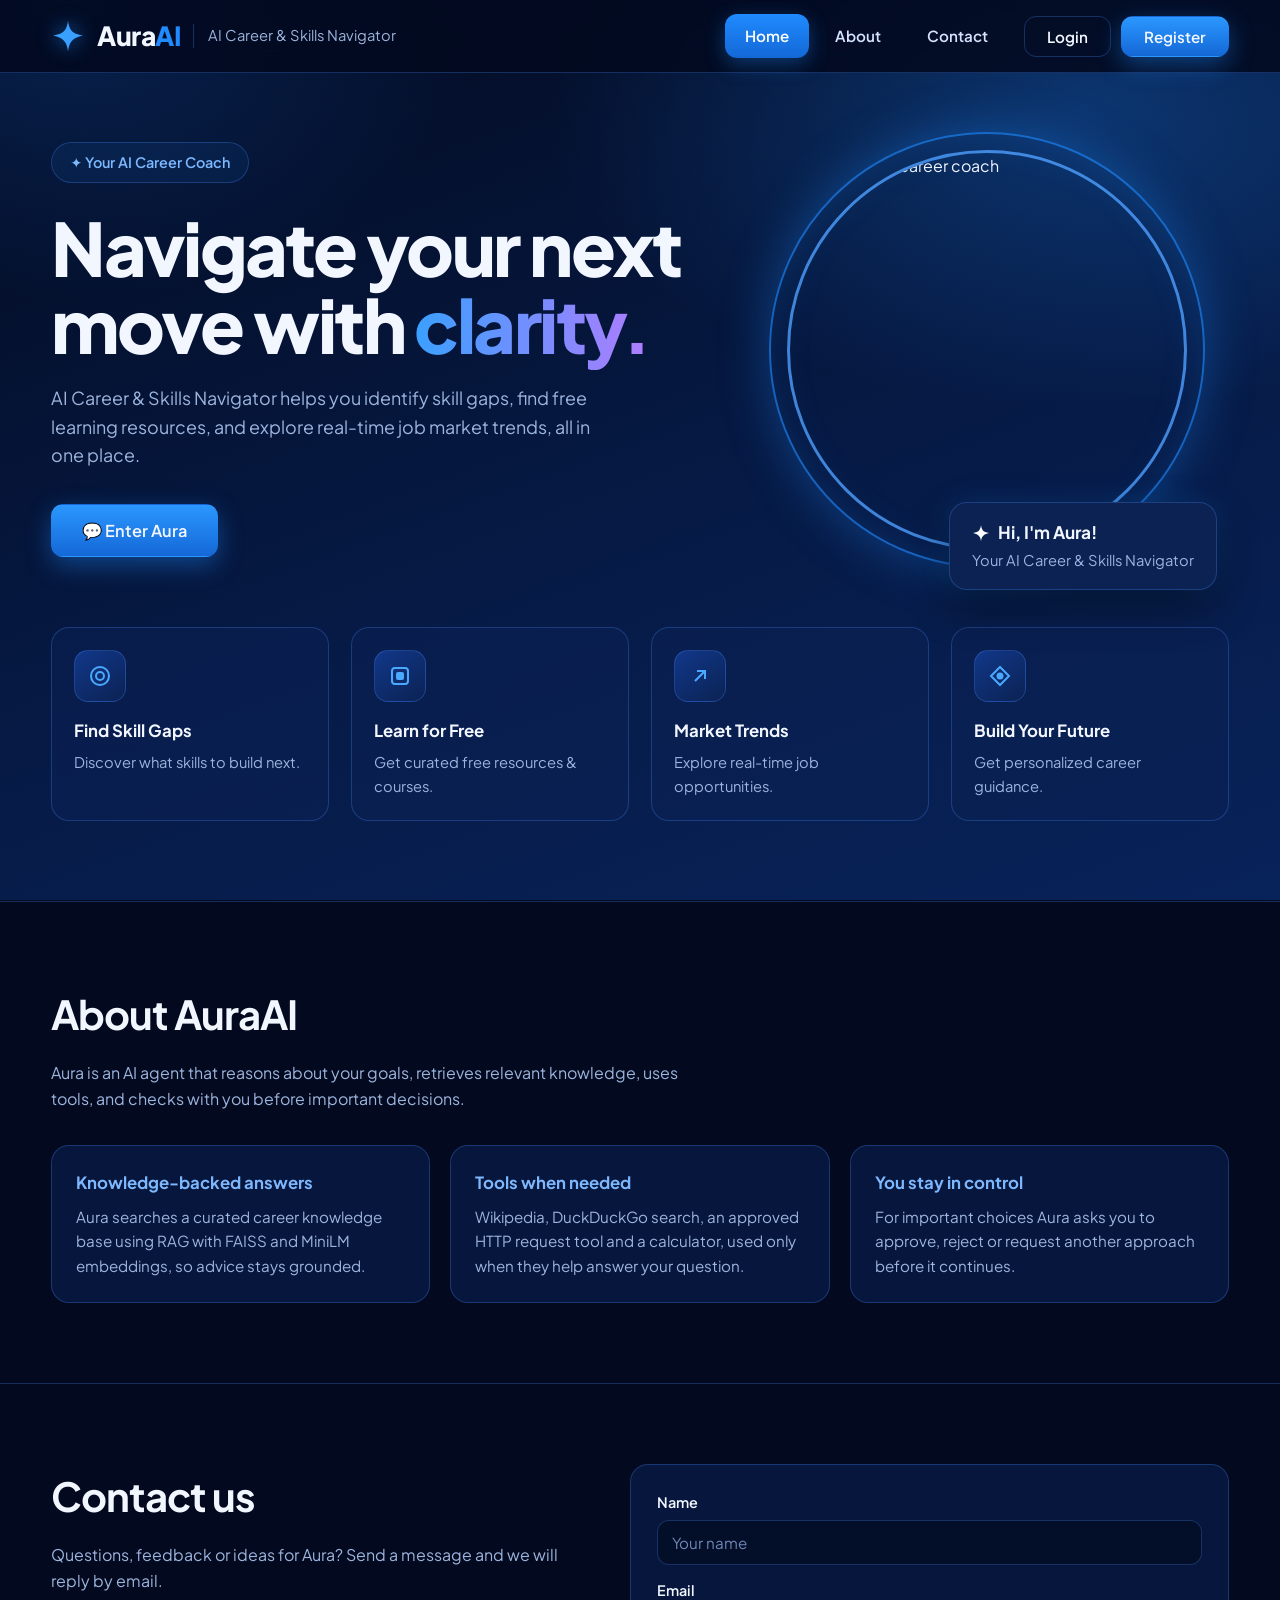
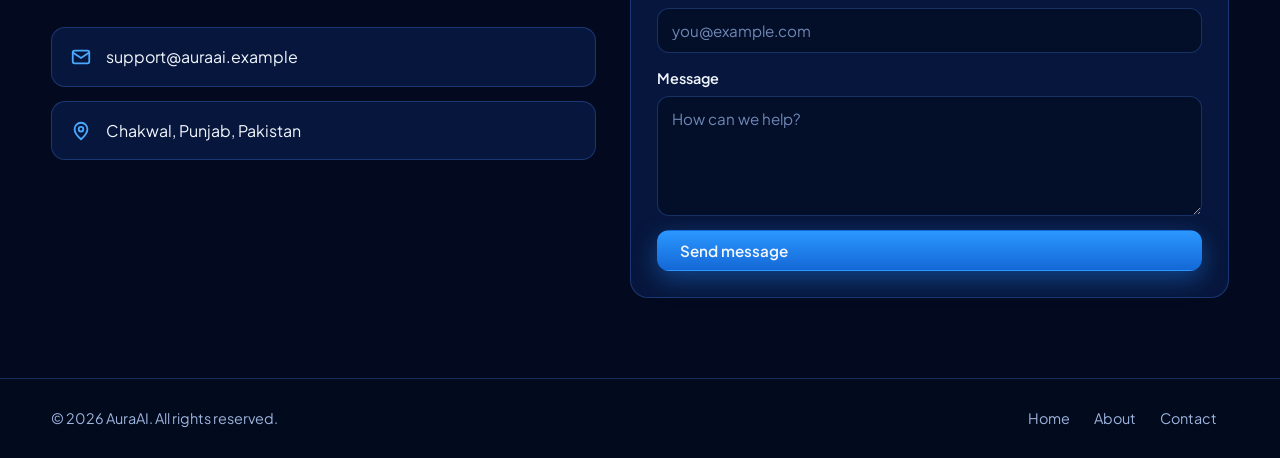
==== index.html @ 2183184b "Updated Working UI Design The main file to deploy is app.py" ====
<!DOCTYPE html>
<html lang="en">
<head>
<meta charset="utf-8">
<meta name="viewport" content="width=device-width, initial-scale=1">
<title>AuraAI | AI Career &amp; Skills Navigator</title>
<link rel="preconnect" href="https://fonts.googleapis.com">
<link rel="preconnect" href="https://fonts.gstatic.com" crossorigin>
<link href="https://fonts.googleapis.com/css2?family=Plus+Jakarta+Sans:wght@400;500;600;700;800&display=swap" rel="stylesheet">
<style>
:root{
  --bg-0:#030a1f; --bg-1:#061a45; --bg-2:#0a2a6b;
  --panel:rgba(12,34,84,.55); --panel-solid:#0b2253;
  --line:rgba(77,140,255,.28);
  --blue:#1f8bff; --blue-d:#1468d6; --cyan:#22e0c0; --violet:#b07cff;
  --text:#f2f6ff; --muted:#9db4dd;
  --font:'Plus Jakarta Sans',system-ui,-apple-system,'Segoe UI',Roboto,sans-serif;
}
*{box-sizing:border-box;margin:0;padding:0}
html{scroll-behavior:smooth;scroll-padding-top:84px}
body{font-family:var(--font);color:var(--text);background:var(--bg-0);line-height:1.6;min-height:100vh;display:flex;flex-direction:column}
body::before{content:"";position:fixed;inset:0;z-index:-1;
  background:
   radial-gradient(900px 500px at 85% 12%,rgba(31,139,255,.28),transparent 60%),
   radial-gradient(700px 500px at 5% 0%,rgba(20,104,214,.25),transparent 60%),
   linear-gradient(160deg,var(--bg-0) 0%,var(--bg-1) 55%,#08235a 100%)}
a{color:inherit;text-decoration:none}
:focus-visible{outline:2px solid var(--cyan);outline-offset:3px;border-radius:10px}
.wrap{width:min(1180px,92%);margin-inline:auto}

/* Header */
header{position:fixed;top:0;left:0;right:0;z-index:100;background:rgba(3,10,31,.88);backdrop-filter:blur(14px);border-bottom:1px solid var(--line)}
.bar{display:flex;align-items:center;justify-content:space-between;height:72px;gap:16px}
.brand{display:flex;align-items:center;gap:12px}
.brand svg{width:34px;height:34px;filter:drop-shadow(0 0 10px rgba(31,139,255,.8))}
.brand b{font-size:1.65rem;font-weight:800;letter-spacing:-.02em}
.brand b span{color:var(--blue)}
.brand i{font-style:normal;color:var(--muted);font-size:.92rem;padding-left:14px;border-left:1px solid var(--line)}
header nav{display:flex;align-items:center;gap:6px}
nav a.link{padding:10px 20px;border-radius:12px;font-weight:600;font-size:.95rem;color:#d6e3ff;transition:background .2s,color .2s}
nav a.link:hover{background:rgba(31,139,255,.16)}
nav a.link.active{background:linear-gradient(180deg,#1f8bff,#1468d6);color:#fff;box-shadow:0 6px 20px rgba(31,139,255,.35)}
.btn{display:inline-flex;align-items:center;gap:8px;padding:10px 22px;border-radius:12px;font:600 .95rem var(--font);cursor:pointer;border:1px solid var(--line);color:var(--text);background:transparent;transition:transform .15s,box-shadow .2s,background .2s}
.btn:hover{background:rgba(31,139,255,.14)}
.btn:active{transform:translateY(1px)}
.btn.primary{background:linear-gradient(180deg,#2b97ff,#1468d6);border-color:transparent;box-shadow:0 8px 24px rgba(31,139,255,.4)}
.btn.primary:hover{box-shadow:0 10px 30px rgba(31,139,255,.6)}
.btn.lg{padding:15px 30px;font-size:1.02rem}
.nav-actions{display:flex;gap:10px;margin-left:10px}
.menu{display:none!important;background:none;border:1px solid var(--line);color:var(--text);border-radius:10px;width:42px;height:42px;font-size:1.3rem;cursor:pointer}

/* Hero */
.hero{display:grid;grid-template-columns:1.15fr .85fr;gap:40px;align-items:center;padding:70px 0 40px}
.badge{display:inline-flex;align-items:center;gap:8px;padding:8px 18px;border:1px solid var(--line);border-radius:999px;color:#7db8ff;font-weight:600;font-size:.9rem;background:rgba(31,139,255,.08)}
h1{font-size:clamp(2.6rem,6vw,4.6rem);line-height:1.04;font-weight:800;letter-spacing:-.035em;margin:26px 0 22px}
h1 em{font-style:normal;background:linear-gradient(90deg,#3aa0ff,#b07cff);-webkit-background-clip:text;background-clip:text;color:transparent}
.lead{color:var(--muted);font-size:1.12rem;max-width:560px;margin-bottom:34px}
.portrait{position:relative;justify-self:center;width:min(400px,80vw);aspect-ratio:1}
.portrait::before{content:"";position:absolute;inset:-18px;border-radius:50%;border:2px solid rgba(31,139,255,.65);box-shadow:0 0 50px rgba(31,139,255,.35),inset 0 0 40px rgba(31,139,255,.15)}
.portrait img{width:100%;height:100%;object-fit:cover;object-position:50% 20%;border-radius:50%;border:3px solid rgba(80,160,255,.8);display:block}
.hello{position:absolute;right:-30px;bottom:-40px;background:var(--panel-solid);border:1px solid var(--line);border-radius:18px;padding:16px 22px;box-shadow:0 18px 40px rgba(0,0,0,.45),0 0 30px rgba(31,139,255,.2)}
.hello strong{display:flex;align-items:center;gap:8px;font-size:1.08rem}
.hello strong svg{width:18px;height:18px}
.hello span{color:var(--muted);font-size:.92rem}
.dot{width:9px;height:9px;border-radius:50%;background:var(--cyan);box-shadow:0 0 10px var(--cyan)}

/* Features */
.features{display:grid;grid-template-columns:repeat(4,1fr);gap:22px;padding:30px 0 80px}
.feat{background:var(--panel);border:1px solid var(--line);border-radius:18px;padding:22px;transition:border-color .2s,transform .2s}
.feat:hover{border-color:rgba(77,160,255,.6);transform:translateY(-3px)}
.ico{width:52px;height:52px;border-radius:14px;display:grid;place-items:center;margin-bottom:16px;background:linear-gradient(145deg,#12388a,#0b2253);border:1px solid var(--line);color:#4aa8ff}
.ico svg{width:24px;height:24px}
.feat h3{font-size:1.05rem;margin-bottom:6px}
.feat p{color:var(--muted);font-size:.92rem}

/* Sections */
section.block{padding:80px 0;border-top:1px solid var(--line)}
section.block h2{font-size:clamp(1.8rem,3.4vw,2.5rem);letter-spacing:-.025em;margin-bottom:14px}
.sub{color:var(--muted);max-width:640px;margin-bottom:34px}
.about-grid{display:grid;grid-template-columns:repeat(3,1fr);gap:20px}
.card{background:var(--panel);border:1px solid var(--line);border-radius:18px;padding:24px}
.card h3{margin-bottom:8px;font-size:1.05rem;color:#7db8ff}
.card p{color:var(--muted);font-size:.95rem}
.contact-grid{display:grid;grid-template-columns:1fr 1.1fr;gap:34px;align-items:start}
.info{display:grid;gap:14px}
.info div{display:flex;gap:14px;align-items:center;background:var(--panel);border:1px solid var(--line);border-radius:14px;padding:16px 18px}
.info svg{width:22px;height:22px;color:#4aa8ff;flex:none}
form{background:var(--panel);border:1px solid var(--line);border-radius:18px;padding:26px;display:grid;gap:14px}
label{font-weight:600;font-size:.9rem;display:grid;gap:6px}
input,textarea{font:400 .95rem var(--font);color:var(--text);background:rgba(3,10,31,.6);border:1px solid var(--line);border-radius:12px;padding:12px 14px;width:100%}
input::placeholder,textarea::placeholder{color:#6f87b5}
input:focus,textarea:focus{outline:none;border-color:var(--blue);box-shadow:0 0 0 3px rgba(31,139,255,.25)}
textarea{min-height:120px;resize:vertical}
.ok{display:none;color:var(--cyan);font-weight:600}

/* Auth modal */
.overlay{position:fixed;inset:0;z-index:50;display:none;align-items:center;justify-content:center;padding:20px;background:rgba(2,6,20,.72);backdrop-filter:blur(8px)}
.overlay.show{display:flex;animation:fade .2s ease}
.modal{position:relative;width:min(440px,100%);max-height:94vh;overflow:auto;background:linear-gradient(170deg,#0d2a66,#071a45);border:1px solid var(--line);border-radius:22px;padding:30px 28px 26px;box-shadow:0 30px 80px rgba(0,0,0,.6),0 0 60px rgba(31,139,255,.22);animation:pop .22s ease}
@keyframes fade{from{opacity:0}to{opacity:1}}
@keyframes pop{from{opacity:0;transform:translateY(12px) scale(.97)}to{opacity:1;transform:none}}
.x{position:absolute;top:14px;right:14px;width:36px;height:36px;border-radius:10px;border:1px solid var(--line);background:transparent;color:var(--muted);font-size:1.2rem;cursor:pointer}
.x:hover{color:var(--text);background:rgba(31,139,255,.14)}
.m-head{display:flex;align-items:center;gap:12px;margin-bottom:20px}
.m-head img{width:48px;height:48px;border-radius:50%;object-fit:cover;object-position:50% 20%;border:2px solid rgba(80,160,255,.8)}
.m-head h2{font-size:1.35rem;letter-spacing:-.02em;line-height:1.2}
.m-head p{color:var(--muted);font-size:.88rem}
.seg{display:grid;grid-template-columns:1fr 1fr;gap:4px;padding:4px;border:1px solid var(--line);border-radius:14px;background:rgba(3,10,31,.5);margin-bottom:20px}
.seg button{padding:10px;border:0;border-radius:10px;background:transparent;color:var(--muted);font:600 .92rem var(--font);cursor:pointer}
.seg button.on{background:linear-gradient(180deg,#2b97ff,#1468d6);color:#fff;box-shadow:0 6px 18px rgba(31,139,255,.35)}
.pane{display:none;gap:14px}
.pane.on{display:grid}
.field{position:relative}
.field .eye{position:absolute;right:8px;top:33px;border:0;background:none;color:var(--muted);cursor:pointer;font-size:.8rem;font-weight:600;padding:6px 8px;border-radius:8px}
.field .eye:hover{color:var(--text)}
.field input.bad{border-color:#ff6b7a;box-shadow:0 0 0 3px rgba(255,107,122,.18)}
.err{color:#ff8d99;font-size:.82rem;font-weight:500;min-height:0}
.row{display:flex;justify-content:space-between;align-items:center;font-size:.88rem;color:var(--muted)}
.row a,.swap{color:#6db4ff;font-weight:600;background:none;border:0;cursor:pointer;font:inherit;font-weight:600}
.row a:hover,.swap:hover{text-decoration:underline}
.m-foot{text-align:center;color:var(--muted);font-size:.9rem;margin-top:16px}
.notice{display:none;text-align:center;padding:26px 6px 8px}
.notice.show{display:block}
.notice .tick{width:60px;height:60px;border-radius:50%;margin:0 auto 14px;display:grid;place-items:center;background:rgba(34,224,192,.12);border:1px solid var(--cyan);color:var(--cyan);font-size:1.6rem}
.notice h3{font-size:1.25rem;margin-bottom:6px}
.notice p{color:var(--muted);margin-bottom:20px}

/* Footer */
footer{margin-top:auto;border-top:1px solid var(--line);background:rgba(3,10,31,.7);padding:28px 0}
.foot{display:flex;justify-content:space-between;align-items:center;flex-wrap:wrap;gap:14px;color:var(--muted);font-size:.9rem}
.foot nav a{padding:6px 12px;color:var(--muted)}
.foot nav a:hover{color:var(--text)}

@media(max-width:960px){
  .hero{grid-template-columns:1fr;padding-top:44px}
  .portrait{margin:20px 0 50px}
  .hello{right:0}
  .features{grid-template-columns:repeat(2,1fr)}
  .about-grid,.contact-grid{grid-template-columns:1fr}
  .brand i{display:none}
  .menu{display:grid!important;place-items:center}
  header nav{position:absolute;top:72px;left:0;right:0;flex-direction:column;align-items:stretch;padding:14px 4%;background:rgba(3,10,31,.97);border-bottom:1px solid var(--line);display:none}
  header nav.open{display:flex}
  .nav-actions{margin:8px 0 0}
  .nav-actions .btn{flex:1;justify-content:center}
}
@media(max-width:520px){
  .features{grid-template-columns:1fr}
  .bar{height:64px;padding-inline:14px}
  .brand{gap:8px}.brand b{font-size:1.25rem}.brand svg{width:28px;height:28px}
  header nav{top:64px}
  .hero{padding-top:28px}
  .modal{padding:24px 18px 20px;border-radius:18px}
}

@media(prefers-reduced-motion:reduce){*{transition:none!important;scroll-behavior:auto!important}}
</style>
</head>
<body>

<header>
  <div class="wrap bar">
    <a class="brand" href="#home" aria-label="AuraAI home">
      <svg viewBox="0 0 24 24" fill="#3aa0ff"><path d="M12 1.5c.6 5.2 2.6 8.1 5.6 9.2 1.5.5 3.1.8 5 1.3-4.6 1-7.4 2.6-9 5.4-.7 1.2-1.2 3-1.6 5.6-.4-2.6-.9-4.4-1.6-5.6-1.6-2.8-4.4-4.4-9-5.4 1.9-.5 3.5-.8 5-1.3 3-1.1 5-4 5.6-9.2z" transform="translate(0 -.3)"/></svg>
      <b>Aura<span>AI</span></b><i>AI Career &amp; Skills Navigator</i>
    </a>
    <button class="menu" id="menu" aria-label="Toggle menu" aria-expanded="false">&#9776;</button>
    <nav id="nav">
      <a class="link active" href="#home">Home</a>
      <a class="link" href="#about">About</a>
      <a class="link" href="#contact">Contact</a>
      <div class="nav-actions">
        <a class="btn" href="#" data-route="login">Login</a>
        <a class="btn primary" href="#" data-route="register">Register</a>
      </div>
    </nav>
  </div>
</header>

<main id="home" style="padding-top:72px">
  <div class="wrap">
    <div class="hero">
      <div>
        <span class="badge">&#10022; Your AI Career Coach</span>
        <h1>Navigate your next move with <em>clarity.</em></h1>
        <p class="lead">AI Career &amp; Skills Navigator helps you identify skill gaps, find free learning resources, and explore real-time job market trends, all in one place.</p>
        <a class="btn primary lg" href="#" data-route="chat">&#128172; Enter Aura</a>
      </div>
      <div class="portrait">
        <img src="aura_avatar.jpg" alt="Aura, your AI career coach">
        <div class="hello">
          <strong><svg viewBox="0 0 24 24" fill="#fff"><path d="M12 1.5c.6 5.2 2.6 8.1 5.6 9.2 1.5.5 3.1.8 5 1.3-4.6 1-7.4 2.6-9 5.4-.7 1.2-1.2 3-1.6 5.6-.4-2.6-.9-4.4-1.6-5.6-1.6-2.8-4.4-4.4-9-5.4 1.9-.5 3.5-.8 5-1.3 3-1.1 5-4 5.6-9.2z"/></svg>Hi, I'm Aura!</strong>
          <span>Your AI Career &amp; Skills Navigator</span>
        </div>
      </div>
    </div>

    <div class="features">
      <div class="feat"><div class="ico"><svg viewBox="0 0 24 24" fill="none" stroke="currentColor" stroke-width="2"><circle cx="12" cy="12" r="9"/><circle cx="12" cy="12" r="4"/></svg></div><h3>Find Skill Gaps</h3><p>Discover what skills to build next.</p></div>
      <div class="feat"><div class="ico"><svg viewBox="0 0 24 24" fill="none" stroke="currentColor" stroke-width="2"><rect x="4" y="4" width="16" height="16" rx="3"/><rect x="9" y="9" width="6" height="6" rx="1" fill="currentColor"/></svg></div><h3>Learn for Free</h3><p>Get curated free resources &amp; courses.</p></div>
      <div class="feat"><div class="ico"><svg viewBox="0 0 24 24" fill="none" stroke="currentColor" stroke-width="2"><path d="M7 17 17 7M9 7h8v8"/></svg></div><h3>Market Trends</h3><p>Explore real-time job opportunities.</p></div>
      <div class="feat"><div class="ico"><svg viewBox="0 0 24 24" fill="none" stroke="currentColor" stroke-width="2"><path d="M12 3l9 9-9 9-9-9z"/><circle cx="12" cy="12" r="2.5" fill="currentColor"/></svg></div><h3>Build Your Future</h3><p>Get personalized career guidance.</p></div>
    </div>
  </div>
</main>

<section class="block" id="about">
  <div class="wrap">
    <h2>About AuraAI</h2>
    <p class="sub">Aura is an AI agent that reasons about your goals, retrieves relevant knowledge, uses tools, and checks with you before important decisions.</p>
    <div class="about-grid">
      <div class="card"><h3>Knowledge-backed answers</h3><p>Aura searches a curated career knowledge base using RAG with FAISS and MiniLM embeddings, so advice stays grounded.</p></div>
      <div class="card"><h3>Tools when needed</h3><p>Wikipedia, DuckDuckGo search, an approved HTTP request tool and a calculator, used only when they help answer your question.</p></div>
      <div class="card"><h3>You stay in control</h3><p>For important choices Aura asks you to approve, reject or request another approach before it continues.</p></div>
    </div>
  </div>
</section>

<section class="block" id="contact">
  <div class="wrap contact-grid">
    <div>
      <h2>Contact us</h2>
      <p class="sub">Questions, feedback or ideas for Aura? Send a message and we will reply by email.</p>
      <div class="info">
        <div><svg viewBox="0 0 24 24" fill="none" stroke="currentColor" stroke-width="2"><rect x="3" y="5" width="18" height="14" rx="2"/><path d="m3 7 9 6 9-6"/></svg>support@auraai.example</div>
        <div><svg viewBox="0 0 24 24" fill="none" stroke="currentColor" stroke-width="2"><path d="M12 21s7-6.2 7-11a7 7 0 1 0-14 0c0 4.8 7 11 7 11z"/><circle cx="12" cy="10" r="2.5"/></svg>Chakwal, Punjab, Pakistan</div>
      </div>
    </div>
    <form id="contactForm">
      <label>Name<input required placeholder="Your name"></label>
      <label>Email<input type="email" required placeholder="you@example.com"></label>
      <label>Message<textarea required placeholder="How can we help?"></textarea></label>
      <button class="btn primary" type="submit">Send message</button>
      <p class="ok" id="ok">Message sent. We will get back to you soon.</p>
    </form>
  </div>
</section>

<footer>
  <div class="wrap foot">
    <span>&copy; <span id="yr">2026</span> AuraAI. All rights reserved.</span>
    <nav>
      <a href="#home">Home</a><a href="#about">About</a><a href="#contact">Contact</a>
    </nav>
  </div>
</footer>

<div class="overlay" id="overlay" aria-hidden="true">
  <div class="modal" role="dialog" aria-modal="true" aria-labelledby="mTitle">
    <button class="x" id="close" aria-label="Close">&times;</button>

    <div id="authBody">
      <div class="m-head">
        <img src="aura_avatar.jpg" alt="">
        <div><h2 id="mTitle">Welcome back</h2><p id="mSub">Log in to continue with Aura.</p></div>
      </div>
      <div class="seg" role="tablist">
        <button type="button" role="tab" id="tabLogin" data-mode="login" class="on">Login</button>
        <button type="button" role="tab" id="tabRegister" data-mode="register">Register</button>
      </div>

      <form class="pane on" id="paneLogin" novalidate>
        <div class="field"><label>Email<input name="email" type="email" autocomplete="email" placeholder="you@example.com"></label><div class="err"></div></div>
        <div class="field"><label>Password<input name="password" type="password" autocomplete="current-password" placeholder="Enter your password"></label><button type="button" class="eye">Show</button><div class="err"></div></div>
        <div class="row"><span></span><a href="#" id="forgot">Forgot password?</a></div>
        <button class="btn primary lg" type="submit" style="justify-content:center">Log in</button>
        <p class="m-foot" style="margin-top:2px">New to Aura? <button type="button" class="swap" data-mode="register">Create an account</button></p>
      </form>

      <form class="pane" id="paneRegister" novalidate>
        <div class="field"><label>Full name<input name="name" autocomplete="name" placeholder="Your full name"></label><div class="err"></div></div>
        <div class="field"><label>Email<input name="email" type="email" autocomplete="email" placeholder="you@example.com"></label><div class="err"></div></div>
        <div class="field"><label>Password<input name="password" type="password" autocomplete="new-password" placeholder="At least 8 characters"></label><button type="button" class="eye">Show</button><div class="err"></div></div>
        <div class="field"><label>Confirm password<input name="confirm" type="password" autocomplete="new-password" placeholder="Repeat your password"></label><div class="err"></div></div>
        <button class="btn primary lg" type="submit" style="justify-content:center">Create account</button>
        <p class="m-foot" style="margin-top:2px">Already registered? <button type="button" class="swap" data-mode="login">Log in</button></p>
      </form>
    </div>

    <div class="notice" id="notice">
      <div class="tick">&#10003;</div>
      <h3 id="nTitle"></h3>
      <p id="nText"></p>
      <button class="btn primary lg" id="nBtn" type="button">Continue</button>
    </div>
  </div>
</div>

<script>
document.getElementById('yr').textContent = new Date().getFullYear();

// Mobile menu
const nav = document.getElementById('nav'), menu = document.getElementById('menu');
menu.addEventListener('click', () => {
  const open = nav.classList.toggle('open');
  menu.setAttribute('aria-expanded', open);
});
nav.addEventListener('click', e => { if (e.target.closest('a')) nav.classList.remove('open'); });

// Highlight the nav button for the section in view
const links = [...document.querySelectorAll('nav a.link')];
const targets = ['home','about','contact'].map(id => document.getElementById(id));
const io = new IntersectionObserver(entries => {
  entries.forEach(en => {
    if (en.isIntersecting) {
      links.forEach(l => l.classList.toggle('active', l.getAttribute('href') === '#' + en.target.id));
    }
  });
}, { rootMargin: '-45% 0px -50% 0px' });
targets.forEach(t => io.observe(t));

// ---- Login / Register popup ----
const overlay = document.getElementById('overlay');
const modal = overlay.querySelector('.modal');
const titles = {
  login:    ['Welcome back', 'Log in to continue with Aura.'],
  register: ['Create your account', 'Start your career journey with Aura.']
};
let lastFocus = null;

function setMode(mode) {
  document.getElementById('paneLogin').classList.toggle('on', mode === 'login');
  document.getElementById('paneRegister').classList.toggle('on', mode === 'register');
  document.getElementById('tabLogin').classList.toggle('on', mode === 'login');
  document.getElementById('tabRegister').classList.toggle('on', mode === 'register');
  document.getElementById('tabLogin').setAttribute('aria-selected', mode === 'login');
  document.getElementById('tabRegister').setAttribute('aria-selected', mode === 'register');
  document.getElementById('mTitle').textContent = titles[mode][0];
  document.getElementById('mSub').textContent = titles[mode][1];
  clearErrors();
}
function clearErrors() {
  overlay.querySelectorAll('.err').forEach(e => e.textContent = '');
  overlay.querySelectorAll('input.bad').forEach(i => i.classList.remove('bad'));
}
function openModal(mode) {
  lastFocus = document.activeElement;
  document.getElementById('authBody').style.display = '';
  document.getElementById('notice').classList.remove('show');
  setMode(mode);
  overlay.classList.add('show');
  overlay.setAttribute('aria-hidden', 'false');
  document.body.style.overflow = 'hidden';
  nav.classList.remove('open');
  setTimeout(() => overlay.querySelector('.pane.on input').focus(), 30);
}
function closeModal() {
  overlay.classList.remove('show');
  overlay.setAttribute('aria-hidden', 'true');
  document.body.style.overflow = '';
  overlay.querySelectorAll('form').forEach(f => f.reset());
  if (lastFocus) lastFocus.focus();
}
function showNotice(title, text, btnText) {
  document.getElementById('authBody').style.display = 'none';
  document.getElementById('nTitle').textContent = title;
  document.getElementById('nText').textContent = text;
  document.getElementById('nBtn').textContent = btnText;
  document.getElementById('notice').classList.add('show');
}

// Open from Login, Register and Enter Aura (Enter Aura asks for login first)
document.querySelectorAll('[data-route]').forEach(a =>
  a.addEventListener('click', e => {
    e.preventDefault();
    openModal(a.dataset.route === 'register' ? 'register' : 'login');
  }));

// Close: X button, backdrop click, Escape
document.getElementById('close').addEventListener('click', closeModal);
overlay.addEventListener('mousedown', e => { if (e.target === overlay) closeModal(); });
document.addEventListener('keydown', e => {
  if (!overlay.classList.contains('show')) return;
  if (e.key === 'Escape') closeModal();
  if (e.key === 'Tab') {            // keep focus inside the popup
    const f = [...modal.querySelectorAll('button,input,a[href]')].filter(el => el.offsetParent !== null);
    const first = f[0], last = f[f.length - 1];
    if (e.shiftKey && document.activeElement === first) { e.preventDefault(); last.focus(); }
    else if (!e.shiftKey && document.activeElement === last) { e.preventDefault(); first.focus(); }
  }
});

// Switch between Login and Register
overlay.querySelectorAll('[data-mode]').forEach(b =>
  b.addEventListener('click', () => setMode(b.dataset.mode)));

// Show / hide password
overlay.querySelectorAll('.eye').forEach(btn =>
  btn.addEventListener('click', () => {
    const input = btn.parentElement.querySelector('input');
    const show = input.type === 'password';
    input.type = show ? 'text' : 'password';
    btn.textContent = show ? 'Hide' : 'Show';
  }));

// Validation helpers
const emailOk = v => /^[^\s@]+@[^\s@]+\.[^\s@]{2,}$/.test(v);
function fail(input, msg) {
  input.classList.add('bad');
  input.closest('.field').querySelector('.err').textContent = msg;
  return false;
}
function validate(form, mode) {
  clearErrors();
  const f = form.elements;
  let ok = true, firstBad = null;
  const check = (cond, input, msg) => { if (!cond) { ok = fail(input, msg); firstBad = firstBad || input; } };
  if (mode === 'register') check(f.name.value.trim().length >= 2, f.name, 'Enter your full name.');
  check(emailOk(f.email.value.trim()), f.email, 'Enter a valid email address.');
  check(f.password.value.length >= (mode === 'register' ? 8 : 1), f.password,
        mode === 'register' ? 'Use at least 8 characters.' : 'Enter your password.');
  if (mode === 'register') check(f.confirm.value === f.password.value && f.confirm.value, f.confirm, 'Passwords do not match.');
  if (firstBad) firstBad.focus();
  return ok;
}

// Submit handlers (front-end only; connect Firebase Authentication here later)
document.getElementById('paneLogin').addEventListener('submit', e => {
  e.preventDefault();
  if (!validate(e.target, 'login')) return;
  console.log('Login:', e.target.elements.email.value);   // TODO: Firebase signInWithEmailAndPassword
  showNotice('You are logged in', 'Aura is ready when you are.', 'Enter Aura');
});
document.getElementById('paneRegister').addEventListener('submit', e => {
  e.preventDefault();
  if (!validate(e.target, 'register')) return;
  console.log('Register:', e.target.elements.email.value); // TODO: Firebase createUserWithEmailAndPassword
  showNotice('Account created', 'Your account is ready. Log in to start chatting with Aura.', 'Go to login');
  document.getElementById('nBtn').dataset.next = 'login';
});
document.getElementById('nBtn').addEventListener('click', e => {
  if (e.target.dataset.next === 'login') { e.target.dataset.next = ''; openModal('login'); }
  else window.location.href = 'dashboard.html';             // TODO: only after real Firebase login
});
document.getElementById('forgot').addEventListener('click', e => {
  e.preventDefault();
  const em = document.querySelector('#paneLogin input[name=email]');
  if (!emailOk(em.value.trim())) { clearErrors(); fail(em, 'Enter your email first, then select Forgot password.'); em.focus(); return; }
  showNotice('Check your inbox', 'If an account exists for ' + em.value.trim() + ', a reset link is on its way.', 'Back to login');
  document.getElementById('nBtn').dataset.next = 'login';   // TODO: Firebase sendPasswordResetEmail
});

// Contact form (front-end only)
document.getElementById('contactForm').addEventListener('submit', e => {
  e.preventDefault();
  document.getElementById('ok').style.display = 'block';
  e.target.reset();
});
</script>
</body>
</html>
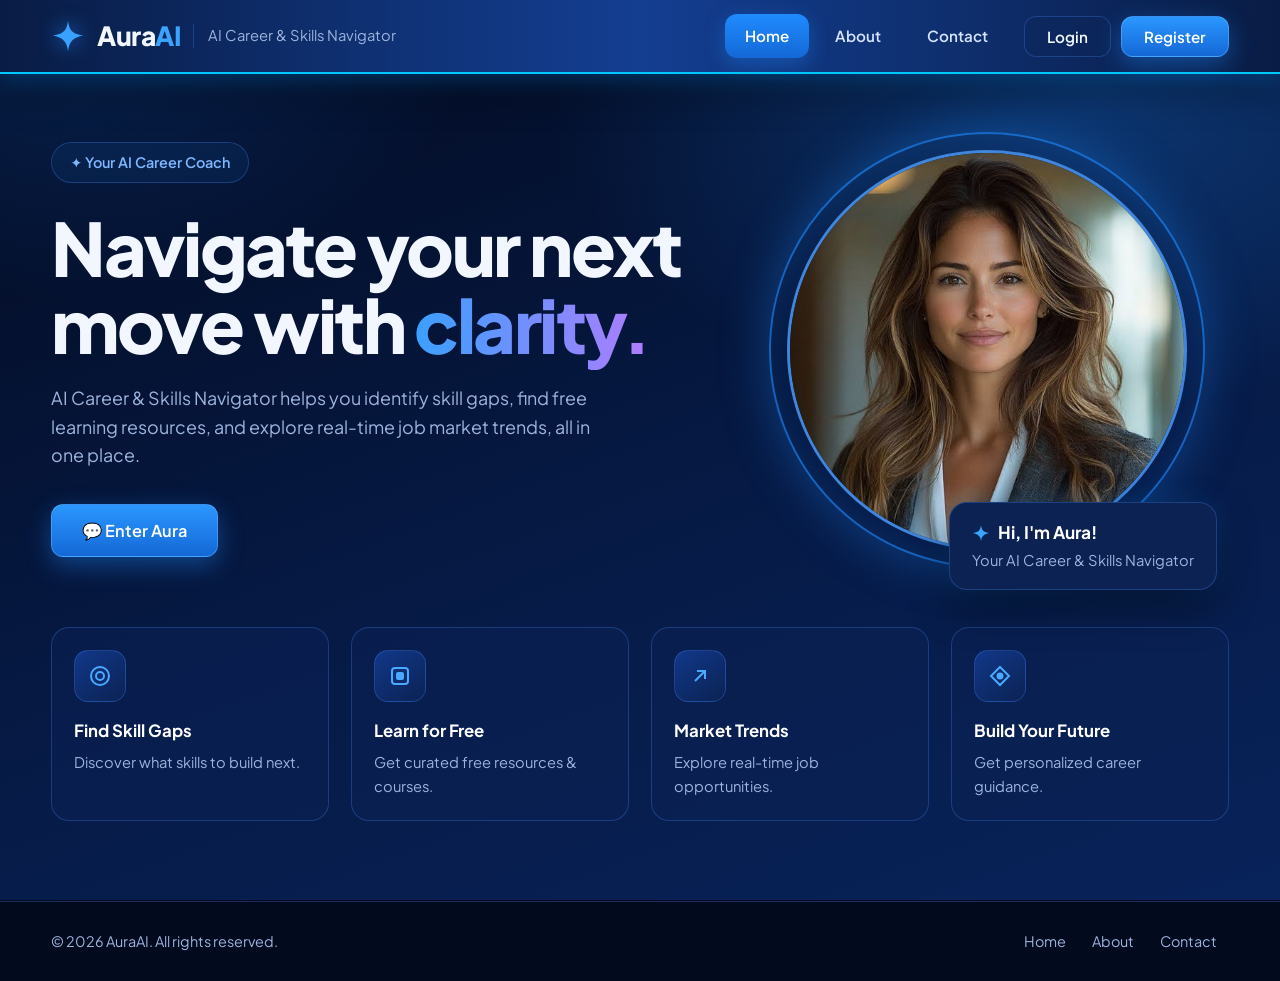
==== commit 64fee3ce: "feat: use modern HTML web UI with distinct tabs, Return to Home navigation, and zero triple scrollba" ====
--- a/index.html
+++ b/index.html
@@ -18,7 +18,7 @@
 }
 *{box-sizing:border-box;margin:0;padding:0}
 html{scroll-behavior:smooth;scroll-padding-top:84px}
-body{font-family:var(--font);color:var(--text);background:var(--bg-0);line-height:1.6;min-height:100vh;display:flex;flex-direction:column}
+body{font-family:var(--font);color:var(--text);background:var(--bg-0);line-height:1.6;min-height:100vh;display:flex;flex-direction:column;margin:0;padding:0}
 body::before{content:"";position:fixed;inset:0;z-index:-1;
   background:
    radial-gradient(900px 500px at 85% 12%,rgba(31,139,255,.28),transparent 60%),
@@ -28,26 +28,38 @@
 :focus-visible{outline:2px solid var(--cyan);outline-offset:3px;border-radius:10px}
 .wrap{width:min(1180px,92%);margin-inline:auto}
 
-/* Header */
-header{position:fixed;top:0;left:0;right:0;z-index:100;background:rgba(3,10,31,.88);backdrop-filter:blur(14px);border-bottom:1px solid var(--line)}
+/* Header - attached to top with eye-contact tech gradient */
+header{
+  position:fixed;
+  top:0;
+  left:0;
+  right:0;
+  z-index:1000;
+  background:linear-gradient(90deg, #091c44 0%, #0e2e6d 25%, #143e91 50%, #0e2e6d 75%, #091c44 100%);
+  backdrop-filter:blur(24px);
+  -webkit-backdrop-filter:blur(24px);
+  border-bottom:2px solid #00c8ff;
+  box-shadow:0 4px 25px rgba(0, 140, 255, 0.35), 0 10px 40px rgba(0, 0, 0, 0.5);
+  transition:background .3s, border-color .3s, box-shadow .3s;
+}
 .bar{display:flex;align-items:center;justify-content:space-between;height:72px;gap:16px}
 .brand{display:flex;align-items:center;gap:12px}
 .brand svg{width:34px;height:34px;filter:drop-shadow(0 0 10px rgba(31,139,255,.8))}
 .brand b{font-size:1.65rem;font-weight:800;letter-spacing:-.02em}
-.brand b span{color:var(--blue)}
+.brand b span{color:#3aa4ff}
 .brand i{font-style:normal;color:var(--muted);font-size:.92rem;padding-left:14px;border-left:1px solid var(--line)}
 header nav{display:flex;align-items:center;gap:6px}
 nav a.link{padding:10px 20px;border-radius:12px;font-weight:600;font-size:.95rem;color:#d6e3ff;transition:background .2s,color .2s}
-nav a.link:hover{background:rgba(31,139,255,.16)}
+nav a.link:hover{background:rgba(31,139,255,.16);color:#fff}
 nav a.link.active{background:linear-gradient(180deg,#1f8bff,#1468d6);color:#fff;box-shadow:0 6px 20px rgba(31,139,255,.35)}
-.btn{display:inline-flex;align-items:center;gap:8px;padding:10px 22px;border-radius:12px;font:600 .95rem var(--font);cursor:pointer;border:1px solid var(--line);color:var(--text);background:transparent;transition:transform .15s,box-shadow .2s,background .2s}
-.btn:hover{background:rgba(31,139,255,.14)}
+.btn{display:inline-flex;align-items:center;gap:8px;padding:10px 22px;border-radius:12px;font:600 .95rem var(--font);cursor:pointer;border:1px solid var(--line);color:var(--text);background:rgba(13,38,90,.5);transition:transform .15s,box-shadow .2s,background .2s}
+.btn:hover{background:rgba(31,139,255,.2);border-color:rgba(85,155,255,.6);color:#fff}
 .btn:active{transform:translateY(1px)}
-.btn.primary{background:linear-gradient(180deg,#2b97ff,#1468d6);border-color:transparent;box-shadow:0 8px 24px rgba(31,139,255,.4)}
-.btn.primary:hover{box-shadow:0 10px 30px rgba(31,139,255,.6)}
+.btn.primary{background:linear-gradient(180deg,#2b97ff,#1468d6);border-color:rgba(94,182,255,.5);box-shadow:0 8px 24px rgba(31,139,255,.4);color:#fff}
+.btn.primary:hover{box-shadow:0 10px 30px rgba(31,139,255,.6);background:linear-gradient(180deg,#3ea2ff,#156ee9)}
 .btn.lg{padding:15px 30px;font-size:1.02rem}
 .nav-actions{display:flex;gap:10px;margin-left:10px}
-.menu{display:none!important;background:none;border:1px solid var(--line);color:var(--text);border-radius:10px;width:42px;height:42px;font-size:1.3rem;cursor:pointer}
+.menu{display:none!important;background:rgba(9,28,69,.6);border:1px solid var(--line);color:var(--text);border-radius:10px;width:42px;height:42px;font-size:1.3rem;cursor:pointer}
 
 /* Hero */
 .hero{display:grid;grid-template-columns:1.15fr .85fr;gap:40px;align-items:center;padding:70px 0 40px}
@@ -56,54 +68,56 @@
 h1 em{font-style:normal;background:linear-gradient(90deg,#3aa0ff,#b07cff);-webkit-background-clip:text;background-clip:text;color:transparent}
 .lead{color:var(--muted);font-size:1.12rem;max-width:560px;margin-bottom:34px}
 .portrait{position:relative;justify-self:center;width:min(400px,80vw);aspect-ratio:1}
-.portrait::before{content:"";position:absolute;inset:-18px;border-radius:50%;border:2px solid rgba(31,139,255,.65);box-shadow:0 0 50px rgba(31,139,255,.35),inset 0 0 40px rgba(31,139,255,.15)}
-.portrait img{width:100%;height:100%;object-fit:cover;object-position:50% 20%;border-radius:50%;border:3px solid rgba(80,160,255,.8);display:block}
-.hello{position:absolute;right:-30px;bottom:-40px;background:var(--panel-solid);border:1px solid var(--line);border-radius:18px;padding:16px 22px;box-shadow:0 18px 40px rgba(0,0,0,.45),0 0 30px rgba(31,139,255,.2)}
-.hello strong{display:flex;align-items:center;gap:8px;font-size:1.08rem}
-.hello strong svg{width:18px;height:18px}
-.hello span{color:var(--muted);font-size:.92rem}
+.portrait::before{content:"";position:absolute;inset:-18px;border-radius:50%;border:2px solid rgba(31,139,255,.65);box-shadow:0 0 50px rgba(31,139,255,.35),inset 0 0 40px rgba(31,139,255,.15);animation:pulse-ring 4s ease-in-out infinite}
+@keyframes pulse-ring{0%,100%{transform:scale(1);opacity:.85}50%{transform:scale(1.02);opacity:1}}
+.portrait img{width:100%;height:100%;object-fit:cover;object-position:50% 20%;border-radius:50%;border:3px solid rgba(80,160,255,.8);display:block;background:#09204c}
+.hello{position:absolute;right:-30px;bottom:-40px;background:var(--panel-solid);border:1px solid var(--line);border-radius:18px;padding:16px 22px;box-shadow:0 18px 40px rgba(0,0,0,.45),0 0 30px rgba(31,139,255,.2);z-index:2;backdrop-filter:blur(12px)}
+.hello strong{display:flex;align-items:center;gap:8px;font-size:1.08rem;color:#fff}
+.hello strong svg{width:18px;height:18px;fill:#3aa4ff}
+.hello span{color:var(--muted);font-size:.92rem;display:block;margin-top:2px}
 .dot{width:9px;height:9px;border-radius:50%;background:var(--cyan);box-shadow:0 0 10px var(--cyan)}
 
 /* Features */
 .features{display:grid;grid-template-columns:repeat(4,1fr);gap:22px;padding:30px 0 80px}
 .feat{background:var(--panel);border:1px solid var(--line);border-radius:18px;padding:22px;transition:border-color .2s,transform .2s}
-.feat:hover{border-color:rgba(77,160,255,.6);transform:translateY(-3px)}
+.feat:hover{border-color:rgba(77,160,255,.6);transform:translateY(-3px);background:rgba(14,38,92,.7)}
 .ico{width:52px;height:52px;border-radius:14px;display:grid;place-items:center;margin-bottom:16px;background:linear-gradient(145deg,#12388a,#0b2253);border:1px solid var(--line);color:#4aa8ff}
 .ico svg{width:24px;height:24px}
-.feat h3{font-size:1.05rem;margin-bottom:6px}
+.feat h3{font-size:1.05rem;margin-bottom:6px;color:#fff}
 .feat p{color:var(--muted);font-size:.92rem}
 
 /* Sections */
 section.block{padding:80px 0;border-top:1px solid var(--line)}
-section.block h2{font-size:clamp(1.8rem,3.4vw,2.5rem);letter-spacing:-.025em;margin-bottom:14px}
-.sub{color:var(--muted);max-width:640px;margin-bottom:34px}
+section.block h2{font-size:clamp(1.8rem,3.4vw,2.5rem);letter-spacing:-.025em;margin-bottom:14px;color:#fff}
+.sub{color:var(--muted);max-width:640px;margin-bottom:34px;font-size:1.05rem}
 .about-grid{display:grid;grid-template-columns:repeat(3,1fr);gap:20px}
-.card{background:var(--panel);border:1px solid var(--line);border-radius:18px;padding:24px}
-.card h3{margin-bottom:8px;font-size:1.05rem;color:#7db8ff}
-.card p{color:var(--muted);font-size:.95rem}
+.card{background:var(--panel);border:1px solid var(--line);border-radius:18px;padding:24px;transition:transform .2s,border-color .2s}
+.card:hover{transform:translateY(-2px);border-color:rgba(85,155,255,.6)}
+.card h3{margin-bottom:8px;font-size:1.15rem;color:#7db8ff}
+.card p{color:var(--muted);font-size:.95rem;line-height:1.65}
 .contact-grid{display:grid;grid-template-columns:1fr 1.1fr;gap:34px;align-items:start}
 .info{display:grid;gap:14px}
-.info div{display:flex;gap:14px;align-items:center;background:var(--panel);border:1px solid var(--line);border-radius:14px;padding:16px 18px}
+.info div{display:flex;gap:14px;align-items:center;background:var(--panel);border:1px solid var(--line);border-radius:14px;padding:16px 18px;color:#d6e4ff}
 .info svg{width:22px;height:22px;color:#4aa8ff;flex:none}
 form{background:var(--panel);border:1px solid var(--line);border-radius:18px;padding:26px;display:grid;gap:14px}
-label{font-weight:600;font-size:.9rem;display:grid;gap:6px}
+label{font-weight:600;font-size:.9rem;display:grid;gap:6px;color:#d6e4ff}
 input,textarea{font:400 .95rem var(--font);color:var(--text);background:rgba(3,10,31,.6);border:1px solid var(--line);border-radius:12px;padding:12px 14px;width:100%}
 input::placeholder,textarea::placeholder{color:#6f87b5}
-input:focus,textarea:focus{outline:none;border-color:var(--blue);box-shadow:0 0 0 3px rgba(31,139,255,.25)}
+input:focus,textarea:focus{outline:none;border-color:var(--blue);box-shadow:0 0 0 3px rgba(31,139,255,.25);background:rgba(3,10,31,.85)}
 textarea{min-height:120px;resize:vertical}
-.ok{display:none;color:var(--cyan);font-weight:600}
+.ok{display:none;color:var(--cyan);font-weight:600;padding:8px 12px;border-radius:8px;background:rgba(34,224,192,.12);border:1px solid var(--cyan)}
 
 /* Auth modal */
-.overlay{position:fixed;inset:0;z-index:50;display:none;align-items:center;justify-content:center;padding:20px;background:rgba(2,6,20,.72);backdrop-filter:blur(8px)}
+.overlay{position:fixed;inset:0;z-index:2000;display:none;align-items:center;justify-content:center;padding:20px;background:rgba(2,6,20,.78);backdrop-filter:blur(10px)}
 .overlay.show{display:flex;animation:fade .2s ease}
 .modal{position:relative;width:min(440px,100%);max-height:94vh;overflow:auto;background:linear-gradient(170deg,#0d2a66,#071a45);border:1px solid var(--line);border-radius:22px;padding:30px 28px 26px;box-shadow:0 30px 80px rgba(0,0,0,.6),0 0 60px rgba(31,139,255,.22);animation:pop .22s ease}
 @keyframes fade{from{opacity:0}to{opacity:1}}
 @keyframes pop{from{opacity:0;transform:translateY(12px) scale(.97)}to{opacity:1;transform:none}}
-.x{position:absolute;top:14px;right:14px;width:36px;height:36px;border-radius:10px;border:1px solid var(--line);background:transparent;color:var(--muted);font-size:1.2rem;cursor:pointer}
+.x{position:absolute;top:14px;right:14px;width:36px;height:36px;border-radius:10px;border:1px solid var(--line);background:transparent;color:var(--muted);font-size:1.2rem;cursor:pointer;display:grid;place-items:center}
 .x:hover{color:var(--text);background:rgba(31,139,255,.14)}
 .m-head{display:flex;align-items:center;gap:12px;margin-bottom:20px}
 .m-head img{width:48px;height:48px;border-radius:50%;object-fit:cover;object-position:50% 20%;border:2px solid rgba(80,160,255,.8)}
-.m-head h2{font-size:1.35rem;letter-spacing:-.02em;line-height:1.2}
+.m-head h2{font-size:1.35rem;letter-spacing:-.02em;line-height:1.2;color:#fff}
 .m-head p{color:var(--muted);font-size:.88rem}
 .seg{display:grid;grid-template-columns:1fr 1fr;gap:4px;padding:4px;border:1px solid var(--line);border-radius:14px;background:rgba(3,10,31,.5);margin-bottom:20px}
 .seg button{padding:10px;border:0;border-radius:10px;background:transparent;color:var(--muted);font:600 .92rem var(--font);cursor:pointer}
@@ -122,14 +136,14 @@
 .notice{display:none;text-align:center;padding:26px 6px 8px}
 .notice.show{display:block}
 .notice .tick{width:60px;height:60px;border-radius:50%;margin:0 auto 14px;display:grid;place-items:center;background:rgba(34,224,192,.12);border:1px solid var(--cyan);color:var(--cyan);font-size:1.6rem}
-.notice h3{font-size:1.25rem;margin-bottom:6px}
+.notice h3{font-size:1.25rem;margin-bottom:6px;color:#fff}
 .notice p{color:var(--muted);margin-bottom:20px}
 
 /* Footer */
-footer{margin-top:auto;border-top:1px solid var(--line);background:rgba(3,10,31,.7);padding:28px 0}
+footer{margin-top:auto;border-top:1px solid var(--line);background:rgba(3,10,31,.9);padding:28px 0}
 .foot{display:flex;justify-content:space-between;align-items:center;flex-wrap:wrap;gap:14px;color:var(--muted);font-size:.9rem}
-.foot nav a{padding:6px 12px;color:var(--muted)}
-.foot nav a:hover{color:var(--text)}
+.foot nav a{padding:6px 12px;color:var(--muted);transition:color .2s}
+.foot nav a:hover{color:#fff}
 
 @media(max-width:960px){
   .hero{grid-template-columns:1fr;padding-top:44px}
@@ -139,36 +153,60 @@
   .about-grid,.contact-grid{grid-template-columns:1fr}
   .brand i{display:none}
   .menu{display:grid!important;place-items:center}
-  header nav{position:absolute;top:72px;left:0;right:0;flex-direction:column;align-items:stretch;padding:14px 4%;background:rgba(3,10,31,.97);border-bottom:1px solid var(--line);display:none}
+  header nav{
+    position:fixed;
+    top:72px;
+    left:0;
+    right:0;
+    flex-direction:column;
+    align-items:stretch;
+    padding:18px 5% 24px;
+    background:rgba(3,9,24,.98);
+    backdrop-filter:blur(20px);
+    -webkit-backdrop-filter:blur(20px);
+    border-bottom:2px solid #00c8ff;
+    box-shadow:0 20px 40px rgba(0,0,0,.6);
+    display:none;
+    gap:10px;
+    z-index:999;
+  }
   header nav.open{display:flex}
-  .nav-actions{margin:8px 0 0}
-  .nav-actions .btn{flex:1;justify-content:center}
+  .nav-actions{margin:12px 0 0;display:grid;grid-template-columns:1fr 1fr;gap:10px}
+  .nav-actions .btn{width:100%;justify-content:center;padding:12px}
 }
 @media(max-width:520px){
   .features{grid-template-columns:1fr}
-  .bar{height:64px;padding-inline:14px}
+  .bar{height:66px;padding-inline:14px}
   .brand{gap:8px}.brand b{font-size:1.25rem}.brand svg{width:28px;height:28px}
-  header nav{top:64px}
+  header nav{top:66px}
   .hero{padding-top:28px}
   .modal{padding:24px 18px 20px;border-radius:18px}
 }
 
 @media(prefers-reduced-motion:reduce){*{transition:none!important;scroll-behavior:auto!important}}
+
+/* Distinct Tab Switching Styles */
+.tab-pane {
+  display: none !important;
+}
+.tab-pane.active {
+  display: block !important;
+}
 </style>
 </head>
 <body>
 
-<header>
+<header id="siteHeader">
   <div class="wrap bar">
-    <a class="brand" href="#home" aria-label="AuraAI home">
+    <a class="brand" href="javascript:void(0)" onclick="switchTab('home')" aria-label="AuraAI home">
       <svg viewBox="0 0 24 24" fill="#3aa0ff"><path d="M12 1.5c.6 5.2 2.6 8.1 5.6 9.2 1.5.5 3.1.8 5 1.3-4.6 1-7.4 2.6-9 5.4-.7 1.2-1.2 3-1.6 5.6-.4-2.6-.9-4.4-1.6-5.6-1.6-2.8-4.4-4.4-9-5.4 1.9-.5 3.5-.8 5-1.3 3-1.1 5-4 5.6-9.2z" transform="translate(0 -.3)"/></svg>
       <b>Aura<span>AI</span></b><i>AI Career &amp; Skills Navigator</i>
     </a>
     <button class="menu" id="menu" aria-label="Toggle menu" aria-expanded="false">&#9776;</button>
     <nav id="nav">
-      <a class="link active" href="#home">Home</a>
-      <a class="link" href="#about">About</a>
-      <a class="link" href="#contact">Contact</a>
+      <a class="link active" href="javascript:void(0)" onclick="switchTab('home')">Home</a>
+      <a class="link" href="javascript:void(0)" onclick="switchTab('about')">About</a>
+      <a class="link" href="javascript:void(0)" onclick="switchTab('contact')">Contact</a>
       <div class="nav-actions">
         <a class="btn" href="#" data-route="login">Login</a>
         <a class="btn primary" href="#" data-route="register">Register</a>
@@ -177,7 +215,7 @@
   </div>
 </header>
 
-<main id="home" style="padding-top:72px">
+<main id="home" class="tab-pane active" style="padding-top:72px">
   <div class="wrap">
     <div class="hero">
       <div>
@@ -187,7 +225,7 @@
         <a class="btn primary lg" href="#" data-route="chat">&#128172; Enter Aura</a>
       </div>
       <div class="portrait">
-        <img src="aura_avatar.jpg" alt="Aura, your AI career coach">
+        <img src="assets/aura_avatar.jpg" alt="Aura, your AI career coach" onerror="this.onerror=null; this.src='aura_avatar.jpg';">
         <div class="hello">
           <strong><svg viewBox="0 0 24 24" fill="#fff"><path d="M12 1.5c.6 5.2 2.6 8.1 5.6 9.2 1.5.5 3.1.8 5 1.3-4.6 1-7.4 2.6-9 5.4-.7 1.2-1.2 3-1.6 5.6-.4-2.6-.9-4.4-1.6-5.6-1.6-2.8-4.4-4.4-9-5.4 1.9-.5 3.5-.8 5-1.3 3-1.1 5-4 5.6-9.2z"/></svg>Hi, I'm Aura!</strong>
           <span>Your AI Career &amp; Skills Navigator</span>
@@ -204,7 +242,7 @@
   </div>
 </main>
 
-<section class="block" id="about">
+<section class="block tab-pane" id="about" style="padding-top:84px">
   <div class="wrap">
     <h2>About AuraAI</h2>
     <p class="sub">Aura is an AI agent that reasons about your goals, retrieves relevant knowledge, uses tools, and checks with you before important decisions.</p>
@@ -216,7 +254,7 @@
   </div>
 </section>
 
-<section class="block" id="contact">
+<section class="block tab-pane" id="contact" style="padding-top:84px">
   <div class="wrap contact-grid">
     <div>
       <h2>Contact us</h2>
@@ -240,7 +278,9 @@
   <div class="wrap foot">
     <span>&copy; <span id="yr">2026</span> AuraAI. All rights reserved.</span>
     <nav>
-      <a href="#home">Home</a><a href="#about">About</a><a href="#contact">Contact</a>
+      <a href="javascript:void(0)" onclick="switchTab('home')">Home</a>
+      <a href="javascript:void(0)" onclick="switchTab('about')">About</a>
+      <a href="javascript:void(0)" onclick="switchTab('contact')">Contact</a>
     </nav>
   </div>
 </footer>
@@ -251,7 +291,7 @@
 
     <div id="authBody">
       <div class="m-head">
-        <img src="aura_avatar.jpg" alt="">
+        <img src="assets/aura_avatar.jpg" alt="Aura Avatar" onerror="this.onerror=null; this.src='aura_avatar.jpg';">
         <div><h2 id="mTitle">Welcome back</h2><p id="mSub">Log in to continue with Aura.</p></div>
       </div>
       <div class="seg" role="tablist">
@@ -286,6 +326,7 @@
   </div>
 </div>
 
+<script src="static/js/aura_auth.js"></script>
 <script>
 document.getElementById('yr').textContent = new Date().getFullYear();
 
@@ -297,17 +338,30 @@
 });
 nav.addEventListener('click', e => { if (e.target.closest('a')) nav.classList.remove('open'); });
 
-// Highlight the nav button for the section in view
-const links = [...document.querySelectorAll('nav a.link')];
-const targets = ['home','about','contact'].map(id => document.getElementById(id));
-const io = new IntersectionObserver(entries => {
-  entries.forEach(en => {
-    if (en.isIntersecting) {
-      links.forEach(l => l.classList.toggle('active', l.getAttribute('href') === '#' + en.target.id));
+// Explicit Tab Switching (Home, About, Contact)
+window.switchTab = function(tabName) {
+  document.querySelectorAll('.tab-pane').forEach(el => el.classList.remove('active'));
+  const target = document.getElementById(tabName);
+  if (target) {
+    target.classList.add('active');
+  }
+  document.querySelectorAll('#nav a.link, footer nav a').forEach(a => {
+    const oc = a.getAttribute('onclick') || '';
+    if (oc.includes("'" + tabName + "'")) {
+      a.classList.add('active');
+    } else {
+      a.classList.remove('active');
     }
   });
-}, { rootMargin: '-45% 0px -50% 0px' });
-targets.forEach(t => io.observe(t));
+  window.scrollTo({ top: 0, behavior: 'smooth' });
+};
+
+// Check auth and update header on load
+document.addEventListener('DOMContentLoaded', () => {
+  if (window.AuraAuth && window.AuraAuth.updatePublicHeader) {
+    window.AuraAuth.updatePublicHeader();
+  }
+});
 
 // ---- Login / Register popup ----
 const overlay = document.getElementById('overlay');
@@ -372,7 +426,7 @@
 document.addEventListener('keydown', e => {
   if (!overlay.classList.contains('show')) return;
   if (e.key === 'Escape') closeModal();
-  if (e.key === 'Tab') {            // keep focus inside the popup
+  if (e.key === 'Tab') {
     const f = [...modal.querySelectorAll('button,input,a[href]')].filter(el => el.offsetParent !== null);
     const first = f[0], last = f[f.length - 1];
     if (e.shiftKey && document.activeElement === first) { e.preventDefault(); last.focus(); }
@@ -414,37 +468,74 @@
   return ok;
 }
 
-// Submit handlers (front-end only; connect Firebase Authentication here later)
-document.getElementById('paneLogin').addEventListener('submit', e => {
+// Submit handlers
+document.getElementById('paneLogin').addEventListener('submit', async e => {
   e.preventDefault();
   if (!validate(e.target, 'login')) return;
-  console.log('Login:', e.target.elements.email.value);   // TODO: Firebase signInWithEmailAndPassword
-  showNotice('You are logged in', 'Aura is ready when you are.', 'Enter Aura');
-});
-document.getElementById('paneRegister').addEventListener('submit', e => {
+  const f = e.target.elements;
+  const btn = e.target.querySelector('button[type="submit"]');
+  const prevText = btn.textContent;
+  btn.disabled = true;
+  btn.textContent = 'Verifying...';
+
+  const res = await AuraAuth.login(f.email.value, f.password.value);
+  btn.disabled = false;
+  btn.textContent = prevText;
+
+  if (!res.success) {
+    fail(f.password, res.error || 'Invalid email or password.');
+    return;
+  }
+
+  showNotice('Welcome back, ' + (res.user.name.split(' ')[0] || 'User') + '!', 'Authentication verified against database. Loading your dashboard...', 'Enter Dashboard');
+  setTimeout(() => {
+    window.location.href = 'dashboard.html';
+  }, 900);
+});
+
+document.getElementById('paneRegister').addEventListener('submit', async e => {
   e.preventDefault();
   if (!validate(e.target, 'register')) return;
-  console.log('Register:', e.target.elements.email.value); // TODO: Firebase createUserWithEmailAndPassword
-  showNotice('Account created', 'Your account is ready. Log in to start chatting with Aura.', 'Go to login');
-  document.getElementById('nBtn').dataset.next = 'login';
-});
+  const f = e.target.elements;
+  const btn = e.target.querySelector('button[type="submit"]');
+  const prevText = btn.textContent;
+  btn.disabled = true;
+  btn.textContent = 'Creating account...';
+
+  const res = await AuraAuth.register(f.name.value, f.email.value, f.password.value);
+  btn.disabled = false;
+  btn.textContent = prevText;
+
+  if (!res.success) {
+    fail(f.email, res.error || 'Registration failed.');
+    return;
+  }
+
+  showNotice('Account Created Successfully!', 'Welcome ' + (res.user.name || '') + '! Saved to database. Loading your dashboard...', 'Enter Dashboard');
+  setTimeout(() => {
+    window.location.href = 'dashboard.html';
+  }, 900);
+});
+
 document.getElementById('nBtn').addEventListener('click', e => {
   if (e.target.dataset.next === 'login') { e.target.dataset.next = ''; openModal('login'); }
-  else window.location.href = 'dashboard.html';             // TODO: only after real Firebase login
+  else window.location.href = 'dashboard.html';
 });
 document.getElementById('forgot').addEventListener('click', e => {
   e.preventDefault();
   const em = document.querySelector('#paneLogin input[name=email]');
   if (!emailOk(em.value.trim())) { clearErrors(); fail(em, 'Enter your email first, then select Forgot password.'); em.focus(); return; }
   showNotice('Check your inbox', 'If an account exists for ' + em.value.trim() + ', a reset link is on its way.', 'Back to login');
-  document.getElementById('nBtn').dataset.next = 'login';   // TODO: Firebase sendPasswordResetEmail
-});
-
-// Contact form (front-end only)
+  document.getElementById('nBtn').dataset.next = 'login';
+});
+
+// Contact form
 document.getElementById('contactForm').addEventListener('submit', e => {
   e.preventDefault();
-  document.getElementById('ok').style.display = 'block';
+  const okEl = document.getElementById('ok');
+  okEl.style.display = 'block';
   e.target.reset();
+  setTimeout(() => { okEl.style.display = 'none'; }, 5000);
 });
 </script>
 </body>
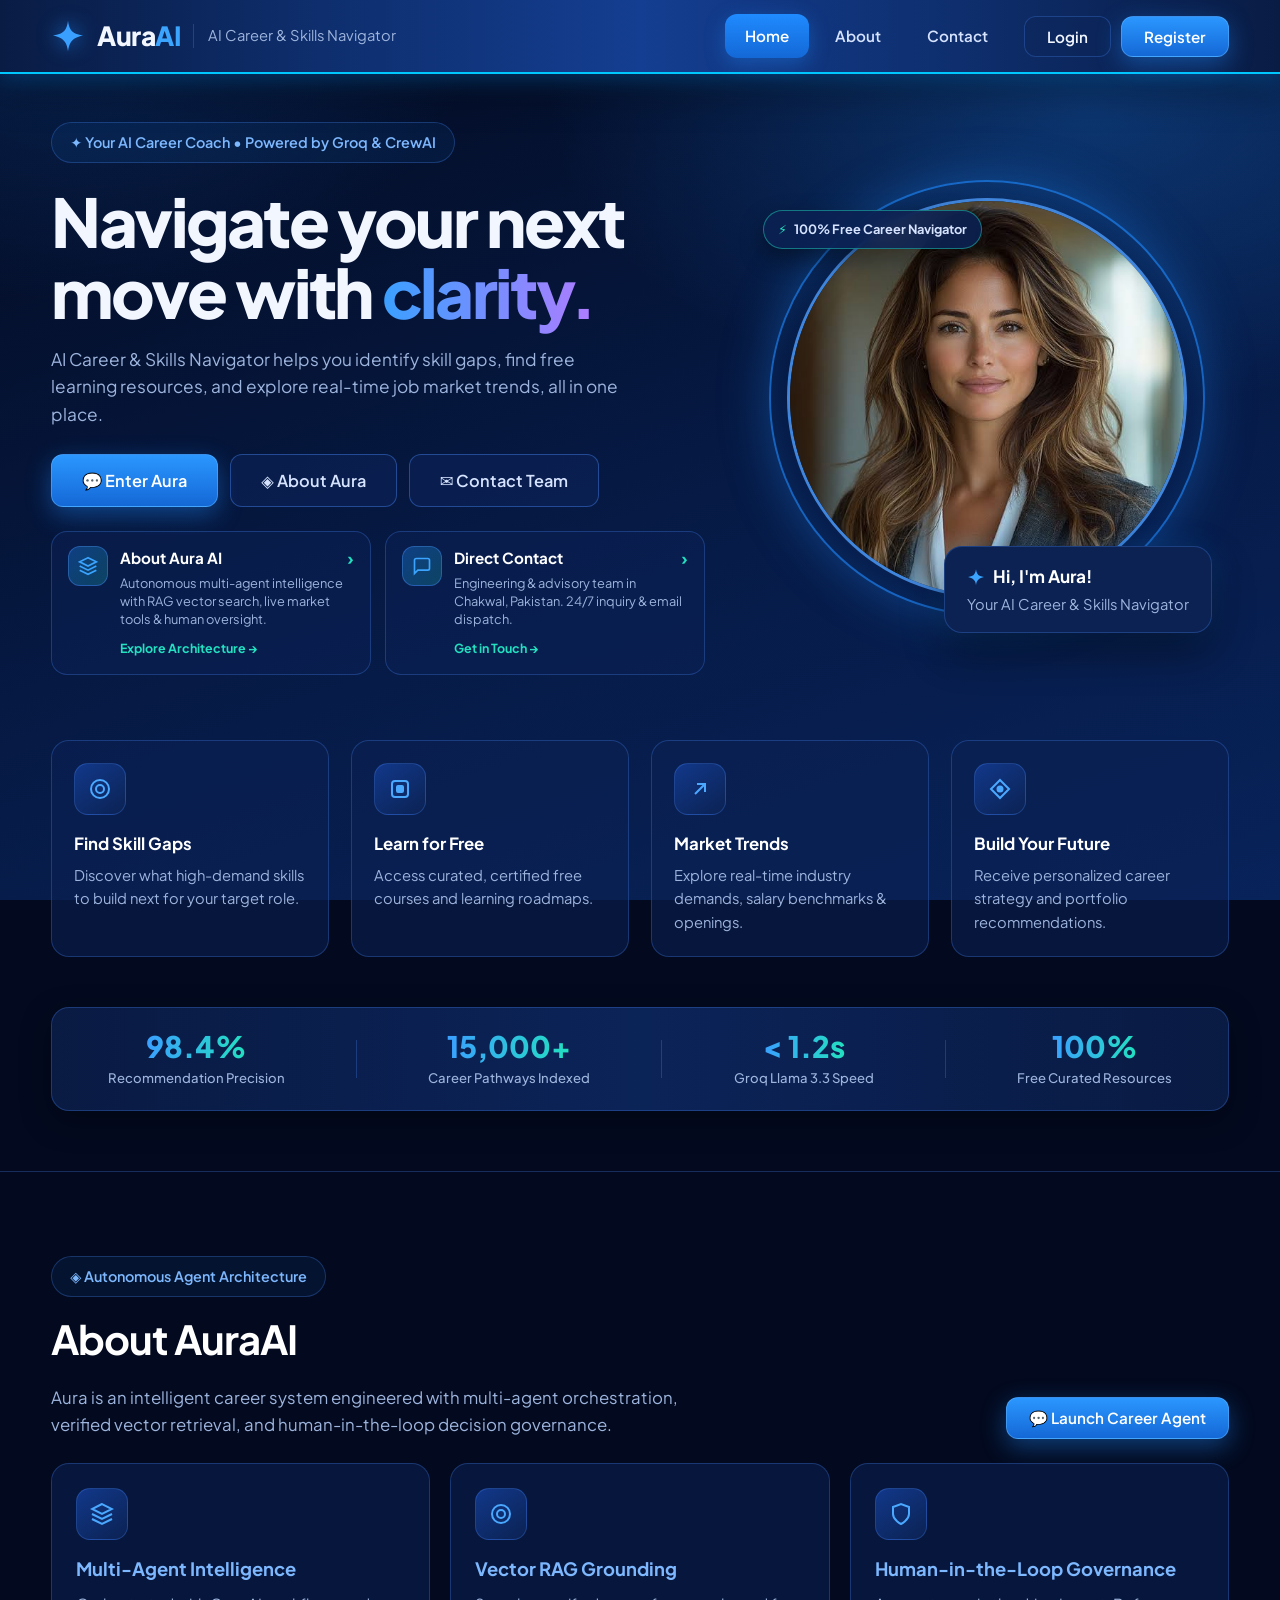
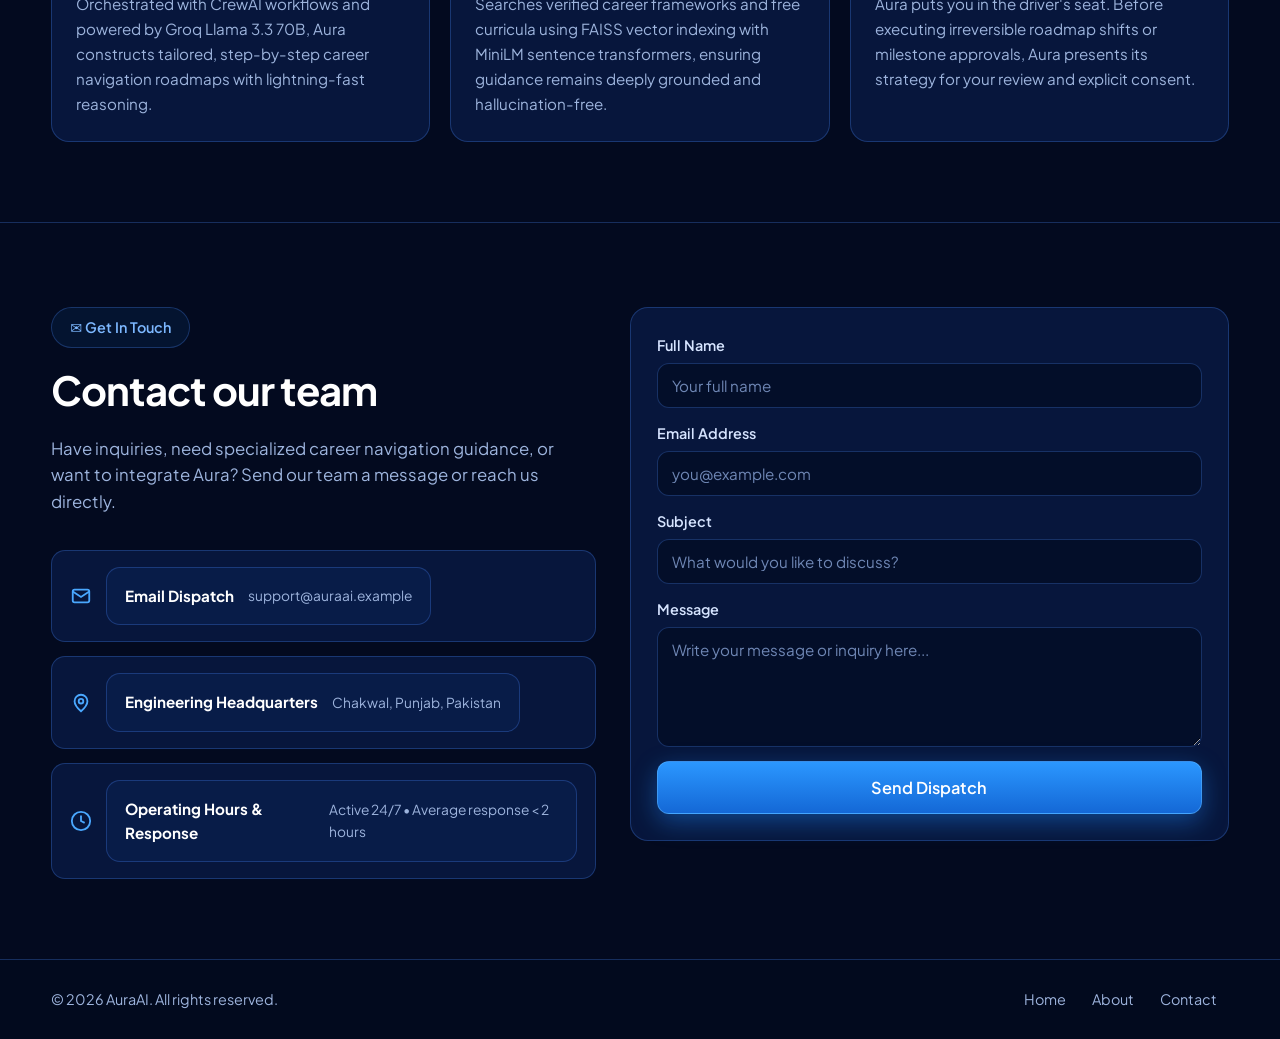
==== commit c57866d8: "feat: integrate About and Contact into Hero section, restore full landing page sections and smooth n" ====
--- a/index.html
+++ b/index.html
@@ -61,30 +61,57 @@
 .nav-actions{display:flex;gap:10px;margin-left:10px}
 .menu{display:none!important;background:rgba(9,28,69,.6);border:1px solid var(--line);color:var(--text);border-radius:10px;width:42px;height:42px;font-size:1.3rem;cursor:pointer}
 
-/* Hero */
-.hero{display:grid;grid-template-columns:1.15fr .85fr;gap:40px;align-items:center;padding:70px 0 40px}
+/* Hero Enriched with About and Contact integrations */
+.hero{display:grid;grid-template-columns:1.15fr .85fr;gap:40px;align-items:center;padding:50px 0 35px}
 .badge{display:inline-flex;align-items:center;gap:8px;padding:8px 18px;border:1px solid var(--line);border-radius:999px;color:#7db8ff;font-weight:600;font-size:.9rem;background:rgba(31,139,255,.08)}
-h1{font-size:clamp(2.6rem,6vw,4.6rem);line-height:1.04;font-weight:800;letter-spacing:-.035em;margin:26px 0 22px}
+h1{font-size:clamp(2.4rem,5.5vw,4.2rem);line-height:1.06;font-weight:800;letter-spacing:-.035em;margin:22px 0 18px}
 h1 em{font-style:normal;background:linear-gradient(90deg,#3aa0ff,#b07cff);-webkit-background-clip:text;background-clip:text;color:transparent}
-.lead{color:var(--muted);font-size:1.12rem;max-width:560px;margin-bottom:34px}
+.lead{color:var(--muted);font-size:1.08rem;max-width:580px;margin-bottom:26px}
+
+.hero-actions{display:flex;flex-wrap:wrap;gap:12px;align-items:center;margin-bottom:24px}
+.hero-btn{background:rgba(14,38,92,.55);border:1px solid rgba(77,140,255,.4);color:#d6e3ff;font-weight:600}
+.hero-btn:hover{background:rgba(31,139,255,.22);border-color:#3aa4ff;color:#fff;transform:translateY(-2px)}
+.glow-btn{box-shadow:0 0 25px rgba(31,139,255,.55),0 8px 24px rgba(31,139,255,.4)}
+
+.hero-subgrid{display:grid;grid-template-columns:1fr 1fr;gap:14px;margin-top:6px}
+.hero-card{display:flex;gap:12px;padding:14px 16px;background:rgba(12,34,84,.55);border:1px solid rgba(77,140,255,.28);border-radius:16px;cursor:pointer;transition:all .22s cubic-bezier(0.16,1,0.3,1);text-align:left}
+.hero-card:hover{background:rgba(18,48,120,.72);border-color:rgba(34,224,192,.65);transform:translateY(-3px);box-shadow:0 10px 25px rgba(0,0,0,.35),0 0 18px rgba(34,224,192,.22)}
+.hero-card-ico{width:40px;height:40px;border-radius:12px;background:linear-gradient(135deg,rgba(31,139,255,.32),rgba(34,224,192,.2));border:1px solid rgba(77,140,255,.4);display:grid;place-items:center;flex-shrink:0;color:#3aa4ff}
+.hero-card-ico svg{width:20px;height:20px}
+.hero-card h4{font-size:.95rem;font-weight:700;color:#fff;margin-bottom:3px;display:flex;align-items:center;justify-content:space-between}
+.hero-card h4 span{color:var(--cyan);font-size:1.1rem;line-height:1}
+.hero-card p{font-size:.8rem;color:var(--muted);line-height:1.42;margin-bottom:6px}
+.hero-card-link{font-size:.78rem;font-weight:700;color:var(--cyan);display:inline-flex;align-items:center;gap:4px;transition:gap .15s}
+.hero-card:hover .hero-card-link{gap:7px;color:#5ef5db}
+
 .portrait{position:relative;justify-self:center;width:min(400px,80vw);aspect-ratio:1}
 .portrait::before{content:"";position:absolute;inset:-18px;border-radius:50%;border:2px solid rgba(31,139,255,.65);box-shadow:0 0 50px rgba(31,139,255,.35),inset 0 0 40px rgba(31,139,255,.15);animation:pulse-ring 4s ease-in-out infinite}
 @keyframes pulse-ring{0%,100%{transform:scale(1);opacity:.85}50%{transform:scale(1.02);opacity:1}}
 .portrait img{width:100%;height:100%;object-fit:cover;object-position:50% 20%;border-radius:50%;border:3px solid rgba(80,160,255,.8);display:block;background:#09204c}
-.hello{position:absolute;right:-30px;bottom:-40px;background:var(--panel-solid);border:1px solid var(--line);border-radius:18px;padding:16px 22px;box-shadow:0 18px 40px rgba(0,0,0,.45),0 0 30px rgba(31,139,255,.2);z-index:2;backdrop-filter:blur(12px)}
+.float-pill{position:absolute;background:rgba(11,34,83,.88);border:1px solid var(--line);backdrop-filter:blur(10px);padding:8px 14px;border-radius:999px;font-size:.8rem;font-weight:700;color:#d6e3ff;display:flex;align-items:center;gap:7px;box-shadow:0 10px 25px rgba(0,0,0,.4);z-index:3}
+.float-pill.top-left{top:12px;left:-24px;border-color:rgba(34,224,192,.45)}
+.float-pill.top-left i{color:var(--cyan);font-style:normal}
+.hello{position:absolute;right:-25px;bottom:-35px;background:var(--panel-solid);border:1px solid var(--line);border-radius:18px;padding:16px 22px;box-shadow:0 18px 40px rgba(0,0,0,.45),0 0 30px rgba(31,139,255,.2);z-index:2;backdrop-filter:blur(12px)}
 .hello strong{display:flex;align-items:center;gap:8px;font-size:1.08rem;color:#fff}
 .hello strong svg{width:18px;height:18px;fill:#3aa4ff}
 .hello span{color:var(--muted);font-size:.92rem;display:block;margin-top:2px}
 .dot{width:9px;height:9px;border-radius:50%;background:var(--cyan);box-shadow:0 0 10px var(--cyan)}
 
 /* Features */
-.features{display:grid;grid-template-columns:repeat(4,1fr);gap:22px;padding:30px 0 80px}
+.features{display:grid;grid-template-columns:repeat(4,1fr);gap:22px;padding:30px 0 40px}
 .feat{background:var(--panel);border:1px solid var(--line);border-radius:18px;padding:22px;transition:border-color .2s,transform .2s}
 .feat:hover{border-color:rgba(77,160,255,.6);transform:translateY(-3px);background:rgba(14,38,92,.7)}
 .ico{width:52px;height:52px;border-radius:14px;display:grid;place-items:center;margin-bottom:16px;background:linear-gradient(145deg,#12388a,#0b2253);border:1px solid var(--line);color:#4aa8ff}
 .ico svg{width:24px;height:24px}
 .feat h3{font-size:1.05rem;margin-bottom:6px;color:#fff}
 .feat p{color:var(--muted);font-size:.92rem}
+
+/* Metrics Bar */
+.metrics-banner{display:flex;justify-content:space-around;align-items:center;background:linear-gradient(90deg,rgba(14,38,92,.6),rgba(20,62,145,.5),rgba(14,38,92,.6));border:1px solid var(--line);border-radius:18px;padding:22px 20px;margin:10px 0 60px;box-shadow:0 10px 30px rgba(0,0,0,.35)}
+.metric-item{display:flex;flex-direction:column;align-items:center;text-align:center}
+.metric-num{font-size:1.85rem;font-weight:800;color:#fff;background:linear-gradient(90deg,#3aa0ff,#22e0c0);-webkit-background-clip:text;background-clip:text;color:transparent;line-height:1.1}
+.metric-lbl{font-size:.82rem;color:var(--muted);margin-top:4px;font-weight:500}
+.metric-divider{width:1px;height:38px;background:var(--line)}
 
 /* Sections */
 section.block{padding:80px 0;border-top:1px solid var(--line)}
@@ -147,10 +174,14 @@
 
 @media(max-width:960px){
   .hero{grid-template-columns:1fr;padding-top:44px}
+  .hero-subgrid{grid-template-columns:1fr}
   .portrait{margin:20px 0 50px}
+  .float-pill.top-left{left:0}
   .hello{right:0}
   .features{grid-template-columns:repeat(2,1fr)}
   .about-grid,.contact-grid{grid-template-columns:1fr}
+  .metrics-banner{display:grid;grid-template-columns:1fr 1fr;gap:20px}
+  .metric-divider{display:none}
   .brand i{display:none}
   .menu{display:grid!important;place-items:center}
   header nav{
@@ -184,29 +215,21 @@
 }
 
 @media(prefers-reduced-motion:reduce){*{transition:none!important;scroll-behavior:auto!important}}
-
-/* Distinct Tab Switching Styles */
-.tab-pane {
-  display: none !important;
-}
-.tab-pane.active {
-  display: block !important;
-}
 </style>
 </head>
 <body>
 
 <header id="siteHeader">
   <div class="wrap bar">
-    <a class="brand" href="javascript:void(0)" onclick="switchTab('home')" aria-label="AuraAI home">
+    <a class="brand" href="#home" onclick="window.switchTab('home')" aria-label="AuraAI home">
       <svg viewBox="0 0 24 24" fill="#3aa0ff"><path d="M12 1.5c.6 5.2 2.6 8.1 5.6 9.2 1.5.5 3.1.8 5 1.3-4.6 1-7.4 2.6-9 5.4-.7 1.2-1.2 3-1.6 5.6-.4-2.6-.9-4.4-1.6-5.6-1.6-2.8-4.4-4.4-9-5.4 1.9-.5 3.5-.8 5-1.3 3-1.1 5-4 5.6-9.2z" transform="translate(0 -.3)"/></svg>
       <b>Aura<span>AI</span></b><i>AI Career &amp; Skills Navigator</i>
     </a>
     <button class="menu" id="menu" aria-label="Toggle menu" aria-expanded="false">&#9776;</button>
     <nav id="nav">
-      <a class="link active" href="javascript:void(0)" onclick="switchTab('home')">Home</a>
-      <a class="link" href="javascript:void(0)" onclick="switchTab('about')">About</a>
-      <a class="link" href="javascript:void(0)" onclick="switchTab('contact')">Contact</a>
+      <a class="link active" href="#home" onclick="window.switchTab('home')">Home</a>
+      <a class="link" href="#about" onclick="window.switchTab('about')">About</a>
+      <a class="link" href="#contact" onclick="window.switchTab('contact')">Contact</a>
       <div class="nav-actions">
         <a class="btn" href="#" data-route="login">Login</a>
         <a class="btn primary" href="#" data-route="register">Register</a>
@@ -215,16 +238,50 @@
   </div>
 </header>
 
-<main id="home" class="tab-pane active" style="padding-top:72px">
+<main id="home" style="padding-top:72px">
   <div class="wrap">
     <div class="hero">
-      <div>
-        <span class="badge">&#10022; Your AI Career Coach</span>
+      <div class="hero-left">
+        <span class="badge">&#10022; Your AI Career Coach &bull; Powered by Groq &amp; CrewAI</span>
         <h1>Navigate your next move with <em>clarity.</em></h1>
         <p class="lead">AI Career &amp; Skills Navigator helps you identify skill gaps, find free learning resources, and explore real-time job market trends, all in one place.</p>
-        <a class="btn primary lg" href="#" data-route="chat">&#128172; Enter Aura</a>
-      </div>
+        
+        <div class="hero-actions">
+          <a class="btn primary lg glow-btn" href="#" data-route="chat">&#128172; Enter Aura</a>
+          <a class="btn lg hero-btn" href="#about" onclick="window.switchTab('about')">&#9672; About Aura</a>
+          <a class="btn lg hero-btn" href="#contact" onclick="window.switchTab('contact')">&#9993; Contact Team</a>
+        </div>
+
+        <!-- Integrated About & Contact Quick-Action Cards inside Hero -->
+        <div class="hero-subgrid">
+          <div class="hero-card" onclick="window.switchTab('about')">
+            <div class="hero-card-ico">
+              <svg viewBox="0 0 24 24" fill="none" stroke="currentColor" stroke-width="2"><path d="M12 2L2 7l10 5 10-5-10-5zM2 17l10 5 10-5M2 12l10 5 10-5"/></svg>
+            </div>
+            <div>
+              <h4>About Aura AI <span>&rsaquo;</span></h4>
+              <p>Autonomous multi-agent intelligence with RAG vector search, live market tools &amp; human oversight.</p>
+              <span class="hero-card-link">Explore Architecture &rarr;</span>
+            </div>
+          </div>
+
+          <div class="hero-card" onclick="window.switchTab('contact')">
+            <div class="hero-card-ico">
+              <svg viewBox="0 0 24 24" fill="none" stroke="currentColor" stroke-width="2"><path d="M21 15a2 2 0 0 1-2 2H7l-4 4V5a2 2 0 0 1 2-2h14a2 2 0 0 1 2 2z"/></svg>
+            </div>
+            <div>
+              <h4>Direct Contact <span>&rsaquo;</span></h4>
+              <p>Engineering &amp; advisory team in Chakwal, Pakistan. 24/7 inquiry &amp; email dispatch.</p>
+              <span class="hero-card-link">Get in Touch &rarr;</span>
+            </div>
+          </div>
+        </div>
+      </div>
+
       <div class="portrait">
+        <div class="float-pill top-left">
+          <i>&#9889;</i> 100% Free Career Navigator
+        </div>
         <img src="assets/aura_avatar.jpg" alt="Aura, your AI career coach" onerror="this.onerror=null; this.src='aura_avatar.jpg';">
         <div class="hello">
           <strong><svg viewBox="0 0 24 24" fill="#fff"><path d="M12 1.5c.6 5.2 2.6 8.1 5.6 9.2 1.5.5 3.1.8 5 1.3-4.6 1-7.4 2.6-9 5.4-.7 1.2-1.2 3-1.6 5.6-.4-2.6-.9-4.4-1.6-5.6-1.6-2.8-4.4-4.4-9-5.4 1.9-.5 3.5-.8 5-1.3 3-1.1 5-4 5.6-9.2z"/></svg>Hi, I'm Aura!</strong>
@@ -234,42 +291,105 @@
     </div>
 
     <div class="features">
-      <div class="feat"><div class="ico"><svg viewBox="0 0 24 24" fill="none" stroke="currentColor" stroke-width="2"><circle cx="12" cy="12" r="9"/><circle cx="12" cy="12" r="4"/></svg></div><h3>Find Skill Gaps</h3><p>Discover what skills to build next.</p></div>
-      <div class="feat"><div class="ico"><svg viewBox="0 0 24 24" fill="none" stroke="currentColor" stroke-width="2"><rect x="4" y="4" width="16" height="16" rx="3"/><rect x="9" y="9" width="6" height="6" rx="1" fill="currentColor"/></svg></div><h3>Learn for Free</h3><p>Get curated free resources &amp; courses.</p></div>
-      <div class="feat"><div class="ico"><svg viewBox="0 0 24 24" fill="none" stroke="currentColor" stroke-width="2"><path d="M7 17 17 7M9 7h8v8"/></svg></div><h3>Market Trends</h3><p>Explore real-time job opportunities.</p></div>
-      <div class="feat"><div class="ico"><svg viewBox="0 0 24 24" fill="none" stroke="currentColor" stroke-width="2"><path d="M12 3l9 9-9 9-9-9z"/><circle cx="12" cy="12" r="2.5" fill="currentColor"/></svg></div><h3>Build Your Future</h3><p>Get personalized career guidance.</p></div>
+      <div class="feat"><div class="ico"><svg viewBox="0 0 24 24" fill="none" stroke="currentColor" stroke-width="2"><circle cx="12" cy="12" r="9"/><circle cx="12" cy="12" r="4"/></svg></div><h3>Find Skill Gaps</h3><p>Discover what high-demand skills to build next for your target role.</p></div>
+      <div class="feat"><div class="ico"><svg viewBox="0 0 24 24" fill="none" stroke="currentColor" stroke-width="2"><rect x="4" y="4" width="16" height="16" rx="3"/><rect x="9" y="9" width="6" height="6" rx="1" fill="currentColor"/></svg></div><h3>Learn for Free</h3><p>Access curated, certified free courses and learning roadmaps.</p></div>
+      <div class="feat"><div class="ico"><svg viewBox="0 0 24 24" fill="none" stroke="currentColor" stroke-width="2"><path d="M7 17 17 7M9 7h8v8"/></svg></div><h3>Market Trends</h3><p>Explore real-time industry demands, salary benchmarks &amp; openings.</p></div>
+      <div class="feat"><div class="ico"><svg viewBox="0 0 24 24" fill="none" stroke="currentColor" stroke-width="2"><path d="M12 3l9 9-9 9-9-9z"/><circle cx="12" cy="12" r="2.5" fill="currentColor"/></svg></div><h3>Build Your Future</h3><p>Receive personalized career strategy and portfolio recommendations.</p></div>
+    </div>
+
+    <!-- Architecture Metrics Banner -->
+    <div class="metrics-banner">
+      <div class="metric-item">
+        <span class="metric-num">98.4%</span>
+        <span class="metric-lbl">Recommendation Precision</span>
+      </div>
+      <div class="metric-divider"></div>
+      <div class="metric-item">
+        <span class="metric-num">15,000+</span>
+        <span class="metric-lbl">Career Pathways Indexed</span>
+      </div>
+      <div class="metric-divider"></div>
+      <div class="metric-item">
+        <span class="metric-num">&lt; 1.2s</span>
+        <span class="metric-lbl">Groq Llama 3.3 Speed</span>
+      </div>
+      <div class="metric-divider"></div>
+      <div class="metric-item">
+        <span class="metric-num">100%</span>
+        <span class="metric-lbl">Free Curated Resources</span>
+      </div>
     </div>
   </div>
 </main>
 
-<section class="block tab-pane" id="about" style="padding-top:84px">
+<section class="block" id="about" style="padding-top:84px; scroll-margin-top:72px;">
   <div class="wrap">
-    <h2>About AuraAI</h2>
-    <p class="sub">Aura is an AI agent that reasons about your goals, retrieves relevant knowledge, uses tools, and checks with you before important decisions.</p>
-    <div class="about-grid">
-      <div class="card"><h3>Knowledge-backed answers</h3><p>Aura searches a curated career knowledge base using RAG with FAISS and MiniLM embeddings, so advice stays grounded.</p></div>
-      <div class="card"><h3>Tools when needed</h3><p>Wikipedia, DuckDuckGo search, an approved HTTP request tool and a calculator, used only when they help answer your question.</p></div>
-      <div class="card"><h3>You stay in control</h3><p>For important choices Aura asks you to approve, reject or request another approach before it continues.</p></div>
+    <div style="display:flex; justify-content:space-between; align-items:flex-end; flex-wrap:wrap; gap:16px; margin-bottom:24px;">
+      <div>
+        <span class="badge" style="margin-bottom:10px;">&#9672; Autonomous Agent Architecture</span>
+        <h2>About AuraAI</h2>
+        <p class="sub" style="margin-bottom:0;">Aura is an intelligent career system engineered with multi-agent orchestration, verified vector retrieval, and human-in-the-loop decision governance.</p>
+      </div>
+      <a class="btn primary" href="#" data-route="chat">&#128172; Launch Career Agent</a>
+    </div>
+
+    <div class="about-grid" style="grid-template-columns:repeat(3,1fr); gap:20px;">
+      <div class="card">
+        <div class="ico" style="margin-bottom:14px;"><svg viewBox="0 0 24 24" fill="none" stroke="currentColor" stroke-width="2"><path d="M12 2L2 7l10 5 10-5-10-5zM2 17l10 5 10-5M2 12l10 5 10-5"/></svg></div>
+        <h3>Multi-Agent Intelligence</h3>
+        <p>Orchestrated with CrewAI workflows and powered by Groq Llama 3.3 70B, Aura constructs tailored, step-by-step career navigation roadmaps with lightning-fast reasoning.</p>
+      </div>
+      <div class="card">
+        <div class="ico" style="margin-bottom:14px;"><svg viewBox="0 0 24 24" fill="none" stroke="currentColor" stroke-width="2"><circle cx="12" cy="12" r="9"/><circle cx="12" cy="12" r="4"/></svg></div>
+        <h3>Vector RAG Grounding</h3>
+        <p>Searches verified career frameworks and free curricula using FAISS vector indexing with MiniLM sentence transformers, ensuring guidance remains deeply grounded and hallucination-free.</p>
+      </div>
+      <div class="card">
+        <div class="ico" style="margin-bottom:14px;"><svg viewBox="0 0 24 24" fill="none" stroke="currentColor" stroke-width="2"><path d="M12 22s8-4 8-10V5l-8-3-8 3v7c0 6 8 10 8 10z"/></svg></div>
+        <h3>Human-in-the-Loop Governance</h3>
+        <p>Aura puts you in the driver's seat. Before executing irreversible roadmap shifts or milestone approvals, Aura presents its strategy for your review and explicit consent.</p>
+      </div>
     </div>
   </div>
 </section>
 
-<section class="block tab-pane" id="contact" style="padding-top:84px">
+<section class="block" id="contact" style="padding-top:84px; scroll-margin-top:72px;">
   <div class="wrap contact-grid">
     <div>
-      <h2>Contact us</h2>
-      <p class="sub">Questions, feedback or ideas for Aura? Send a message and we will reply by email.</p>
+      <span class="badge" style="margin-bottom:10px;">&#9993; Get In Touch</span>
+      <h2>Contact our team</h2>
+      <p class="sub">Have inquiries, need specialized career navigation guidance, or want to integrate Aura? Send our team a message or reach us directly.</p>
       <div class="info">
-        <div><svg viewBox="0 0 24 24" fill="none" stroke="currentColor" stroke-width="2"><rect x="3" y="5" width="18" height="14" rx="2"/><path d="m3 7 9 6 9-6"/></svg>support@auraai.example</div>
-        <div><svg viewBox="0 0 24 24" fill="none" stroke="currentColor" stroke-width="2"><path d="M12 21s7-6.2 7-11a7 7 0 1 0-14 0c0 4.8 7 11 7 11z"/><circle cx="12" cy="10" r="2.5"/></svg>Chakwal, Punjab, Pakistan</div>
+        <div>
+          <svg viewBox="0 0 24 24" fill="none" stroke="currentColor" stroke-width="2"><rect x="3" y="5" width="18" height="14" rx="2"/><path d="m3 7 9 6 9-6"/></svg>
+          <div>
+            <strong style="display:block;color:#fff;font-size:0.95rem;">Email Dispatch</strong>
+            <span style="color:#9db4dd;font-size:0.86rem;">support@auraai.example</span>
+          </div>
+        </div>
+        <div>
+          <svg viewBox="0 0 24 24" fill="none" stroke="currentColor" stroke-width="2"><path d="M12 21s7-6.2 7-11a7 7 0 1 0-14 0c0 4.8 7 11 7 11z"/><circle cx="12" cy="10" r="2.5"/></svg>
+          <div>
+            <strong style="display:block;color:#fff;font-size:0.95rem;">Engineering Headquarters</strong>
+            <span style="color:#9db4dd;font-size:0.86rem;">Chakwal, Punjab, Pakistan</span>
+          </div>
+        </div>
+        <div>
+          <svg viewBox="0 0 24 24" fill="none" stroke="currentColor" stroke-width="2"><circle cx="12" cy="12" r="10"/><polyline points="12 6 12 12 16 14"/></svg>
+          <div>
+            <strong style="display:block;color:#fff;font-size:0.95rem;">Operating Hours &amp; Response</strong>
+            <span style="color:#9db4dd;font-size:0.86rem;">Active 24/7 &bull; Average response &lt; 2 hours</span>
+          </div>
+        </div>
       </div>
     </div>
     <form id="contactForm">
-      <label>Name<input required placeholder="Your name"></label>
-      <label>Email<input type="email" required placeholder="you@example.com"></label>
-      <label>Message<textarea required placeholder="How can we help?"></textarea></label>
-      <button class="btn primary" type="submit">Send message</button>
-      <p class="ok" id="ok">Message sent. We will get back to you soon.</p>
+      <label>Full Name<input required placeholder="Your full name"></label>
+      <label>Email Address<input type="email" required placeholder="you@example.com"></label>
+      <label>Subject<input required placeholder="What would you like to discuss?"></label>
+      <label>Message<textarea required placeholder="Write your message or inquiry here..."></textarea></label>
+      <button class="btn primary lg" type="submit" style="justify-content:center;">Send Dispatch</button>
+      <p class="ok" id="ok">✓ Message sent successfully! Our team will get back to you shortly.</p>
     </form>
   </div>
 </section>
@@ -278,9 +398,9 @@
   <div class="wrap foot">
     <span>&copy; <span id="yr">2026</span> AuraAI. All rights reserved.</span>
     <nav>
-      <a href="javascript:void(0)" onclick="switchTab('home')">Home</a>
-      <a href="javascript:void(0)" onclick="switchTab('about')">About</a>
-      <a href="javascript:void(0)" onclick="switchTab('contact')">Contact</a>
+      <a href="#home" onclick="window.switchTab('home')">Home</a>
+      <a href="#about" onclick="window.switchTab('about')">About</a>
+      <a href="#contact" onclick="window.switchTab('contact')">Contact</a>
     </nav>
   </div>
 </footer>
@@ -338,23 +458,43 @@
 });
 nav.addEventListener('click', e => { if (e.target.closest('a')) nav.classList.remove('open'); });
 
-// Explicit Tab Switching (Home, About, Contact)
+// Smooth Section Navigation
 window.switchTab = function(tabName) {
-  document.querySelectorAll('.tab-pane').forEach(el => el.classList.remove('active'));
   const target = document.getElementById(tabName);
   if (target) {
-    target.classList.add('active');
+    target.scrollIntoView({ behavior: 'smooth' });
   }
   document.querySelectorAll('#nav a.link, footer nav a').forEach(a => {
     const oc = a.getAttribute('onclick') || '';
-    if (oc.includes("'" + tabName + "'")) {
+    const href = a.getAttribute('href') || '';
+    if (oc.includes("'" + tabName + "'") || href === '#' + tabName) {
       a.classList.add('active');
     } else {
       a.classList.remove('active');
     }
   });
-  window.scrollTo({ top: 0, behavior: 'smooth' });
 };
+
+// Scroll Spy for auto-active nav links
+window.addEventListener('scroll', () => {
+  const scrollPos = window.scrollY + 140;
+  const sections = ['contact', 'about', 'home'];
+  for (const sId of sections) {
+    const el = document.getElementById(sId);
+    if (el && el.offsetTop <= scrollPos) {
+      document.querySelectorAll('#nav a.link').forEach(a => {
+        const href = a.getAttribute('href') || '';
+        const oc = a.getAttribute('onclick') || '';
+        if (href === '#' + sId || oc.includes("'" + sId + "'")) {
+          a.classList.add('active');
+        } else {
+          a.classList.remove('active');
+        }
+      });
+      break;
+    }
+  }
+}, { passive: true });
 
 // Check auth and update header on load
 document.addEventListener('DOMContentLoaded', () => {
@@ -535,7 +675,7 @@
   const okEl = document.getElementById('ok');
   okEl.style.display = 'block';
   e.target.reset();
-  setTimeout(() => { okEl.style.display = 'none'; }, 5000);
+  setTimeout(() => { okEl.style.display = 'none'; }, 6000);
 });
 </script>
 </body>
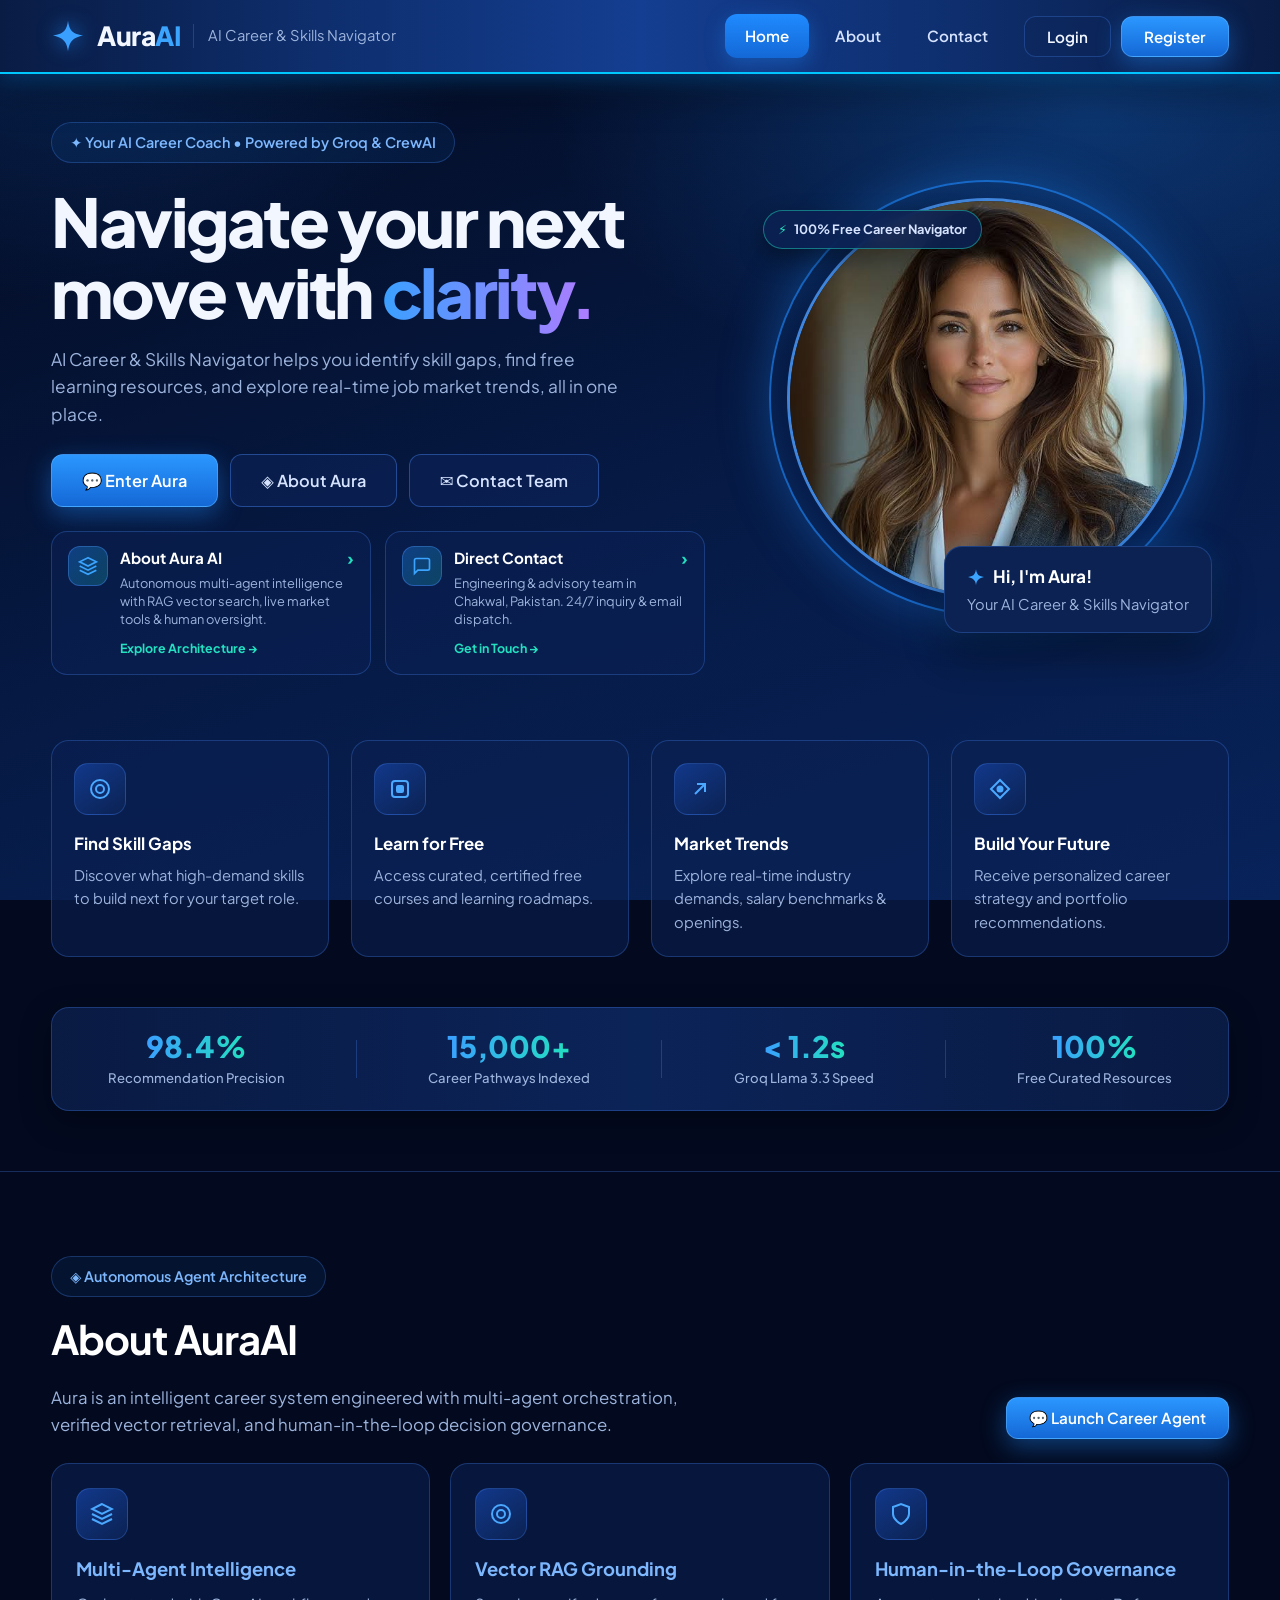
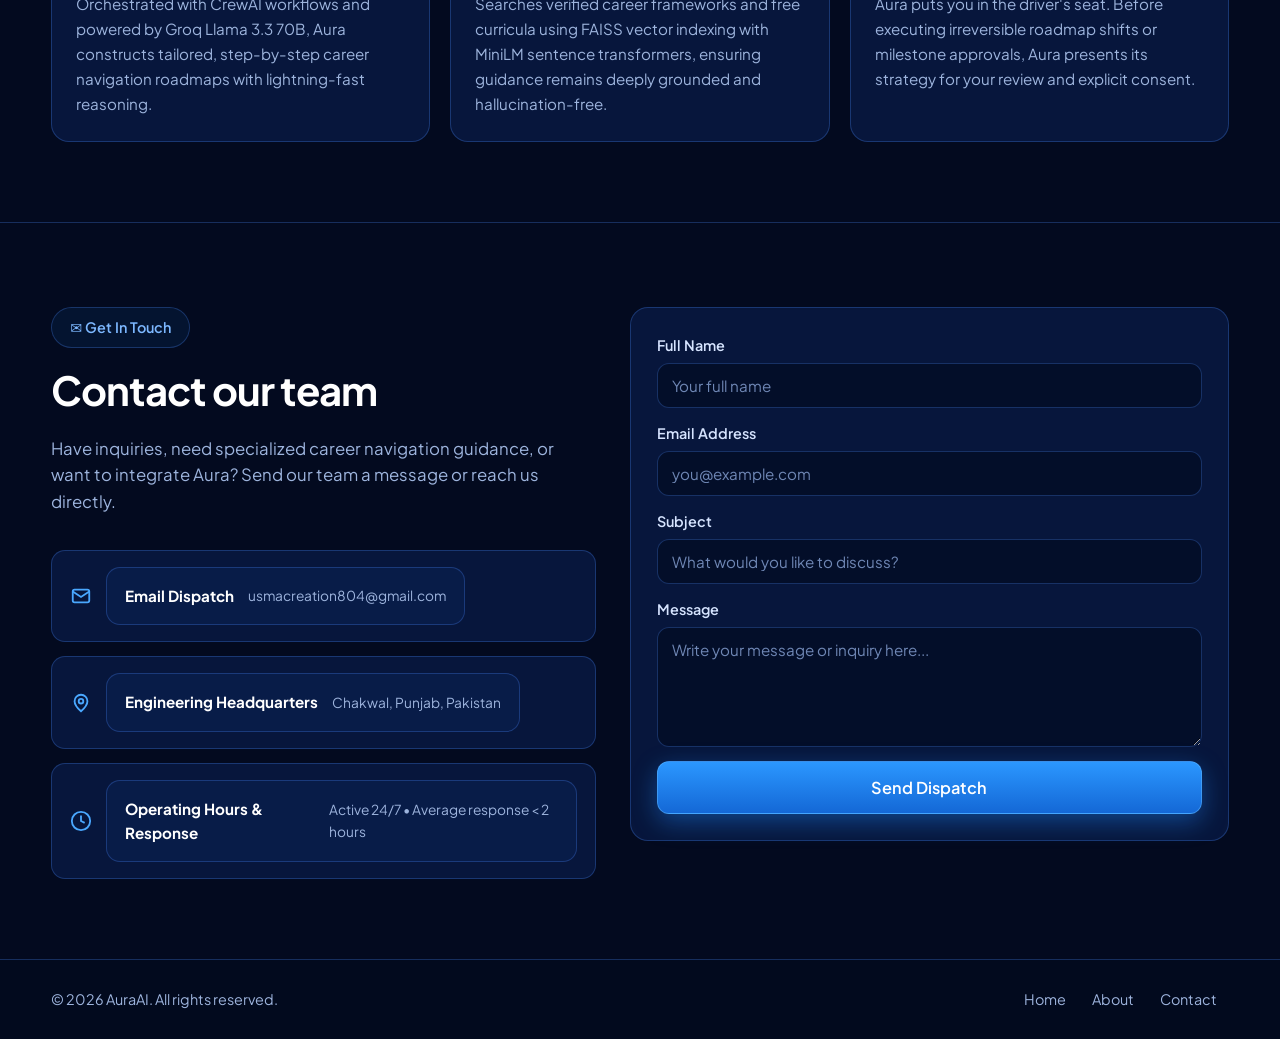
==== commit eb6f414b: "fix: update contact email to usmacreation804@gmail.com" ====
--- a/index.html
+++ b/index.html
@@ -364,7 +364,7 @@
           <svg viewBox="0 0 24 24" fill="none" stroke="currentColor" stroke-width="2"><rect x="3" y="5" width="18" height="14" rx="2"/><path d="m3 7 9 6 9-6"/></svg>
           <div>
             <strong style="display:block;color:#fff;font-size:0.95rem;">Email Dispatch</strong>
-            <span style="color:#9db4dd;font-size:0.86rem;">support@auraai.example</span>
+            <a href="mailto:usmacreation804@gmail.com" style="color:#9db4dd;font-size:0.86rem;text-decoration:none;">usmacreation804@gmail.com</a>
           </div>
         </div>
         <div>
@@ -557,6 +557,17 @@
 document.querySelectorAll('[data-route]').forEach(a =>
   a.addEventListener('click', e => {
     e.preventDefault();
+    if (a.dataset.route === 'chat') {
+      const u = (window.AuraAuth && window.AuraAuth.getUser) ? window.AuraAuth.getUser() : null;
+      if (u && u.name) {
+        if (typeof window.navigateTo === 'function') {
+          window.navigateTo('dashboard');
+        } else {
+          window.location.href = 'dashboard.html';
+        }
+        return;
+      }
+    }
     openModal(a.dataset.route === 'register' ? 'register' : 'login');
   }));
 
@@ -629,7 +640,12 @@
 
   showNotice('Welcome back, ' + (res.user.name.split(' ')[0] || 'User') + '!', 'Authentication verified against database. Loading your dashboard...', 'Enter Dashboard');
   setTimeout(() => {
-    window.location.href = 'dashboard.html';
+    if (typeof window.navigateTo === 'function') {
+      closeModal();
+      window.navigateTo('dashboard');
+    } else {
+      window.location.href = 'dashboard.html';
+    }
   }, 900);
 });
 
@@ -653,13 +669,27 @@
 
   showNotice('Account Created Successfully!', 'Welcome ' + (res.user.name || '') + '! Saved to database. Loading your dashboard...', 'Enter Dashboard');
   setTimeout(() => {
-    window.location.href = 'dashboard.html';
+    if (typeof window.navigateTo === 'function') {
+      closeModal();
+      window.navigateTo('dashboard');
+    } else {
+      window.location.href = 'dashboard.html';
+    }
   }, 900);
 });
 
 document.getElementById('nBtn').addEventListener('click', e => {
-  if (e.target.dataset.next === 'login') { e.target.dataset.next = ''; openModal('login'); }
-  else window.location.href = 'dashboard.html';
+  if (e.target.dataset.next === 'login') {
+    e.target.dataset.next = '';
+    openModal('login');
+  } else {
+    if (typeof window.navigateTo === 'function') {
+      closeModal();
+      window.navigateTo('dashboard');
+    } else {
+      window.location.href = 'dashboard.html';
+    }
+  }
 });
 document.getElementById('forgot').addEventListener('click', e => {
   e.preventDefault();
